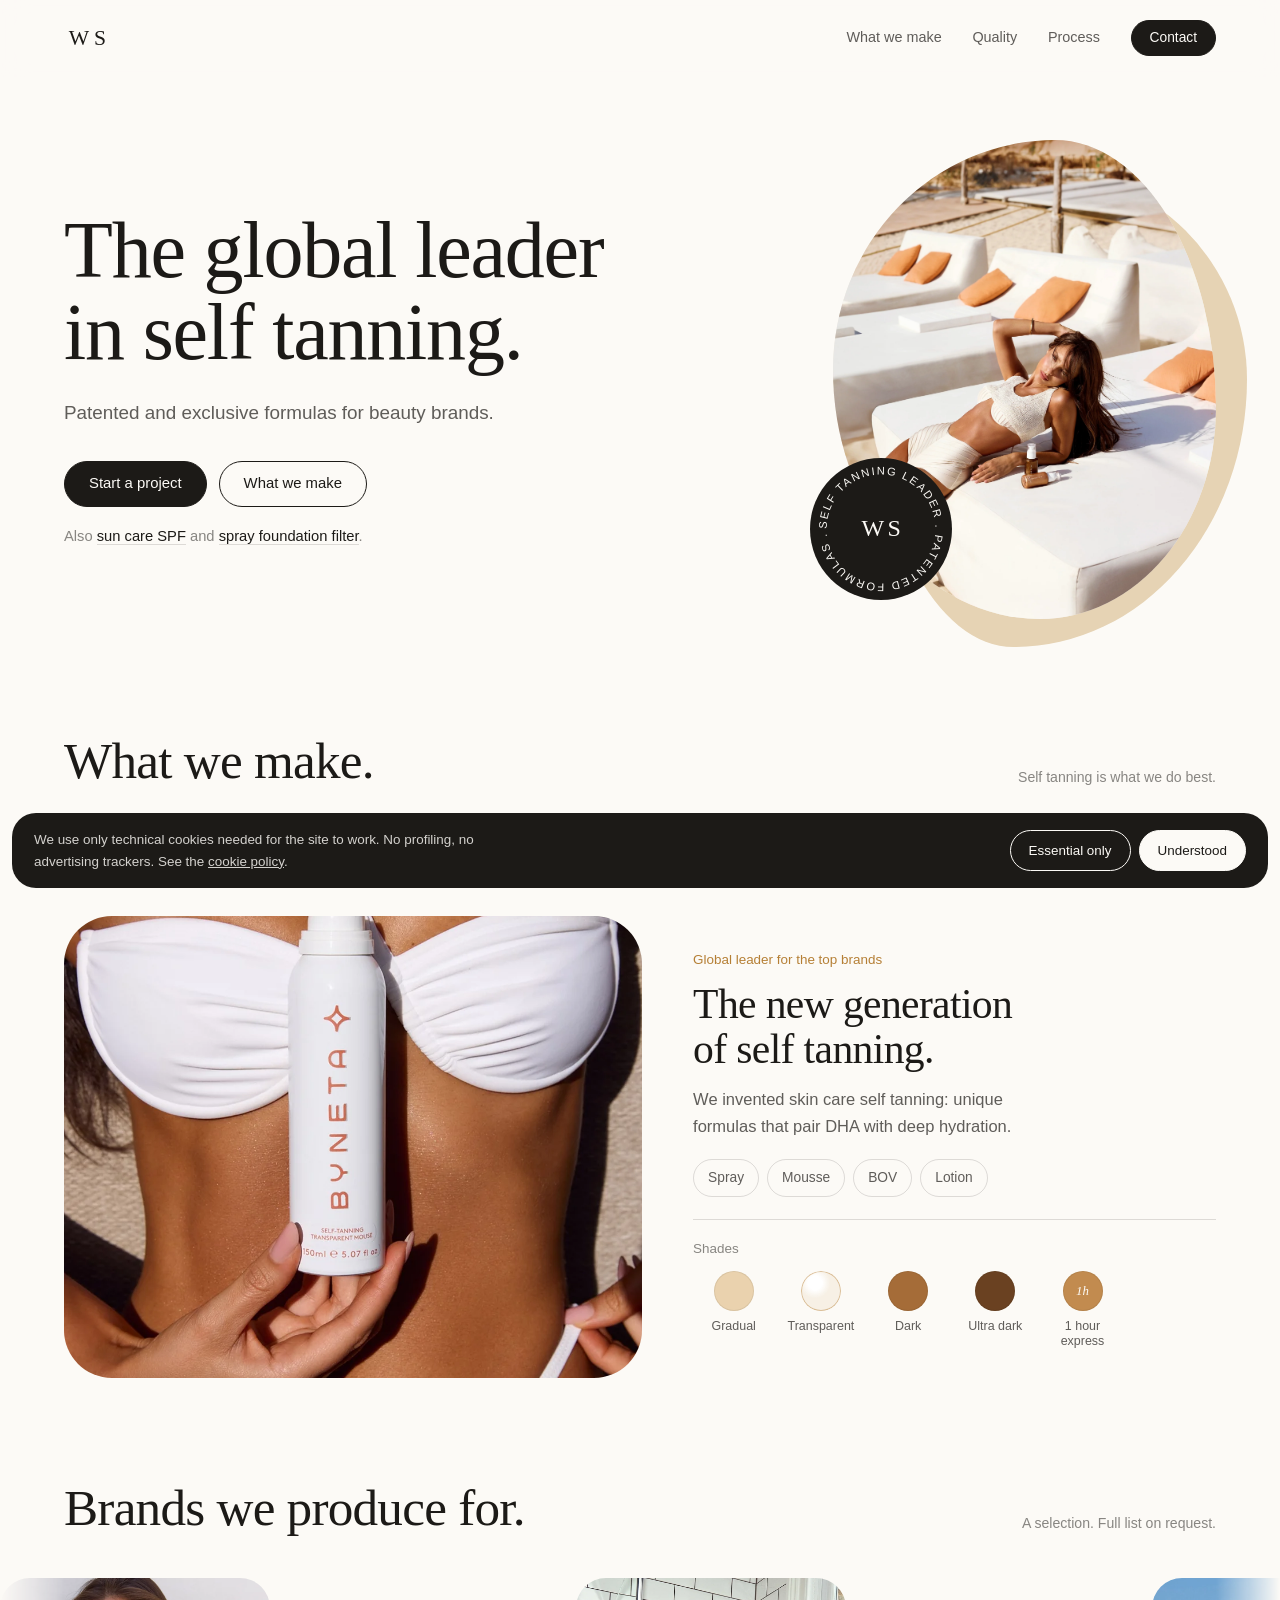
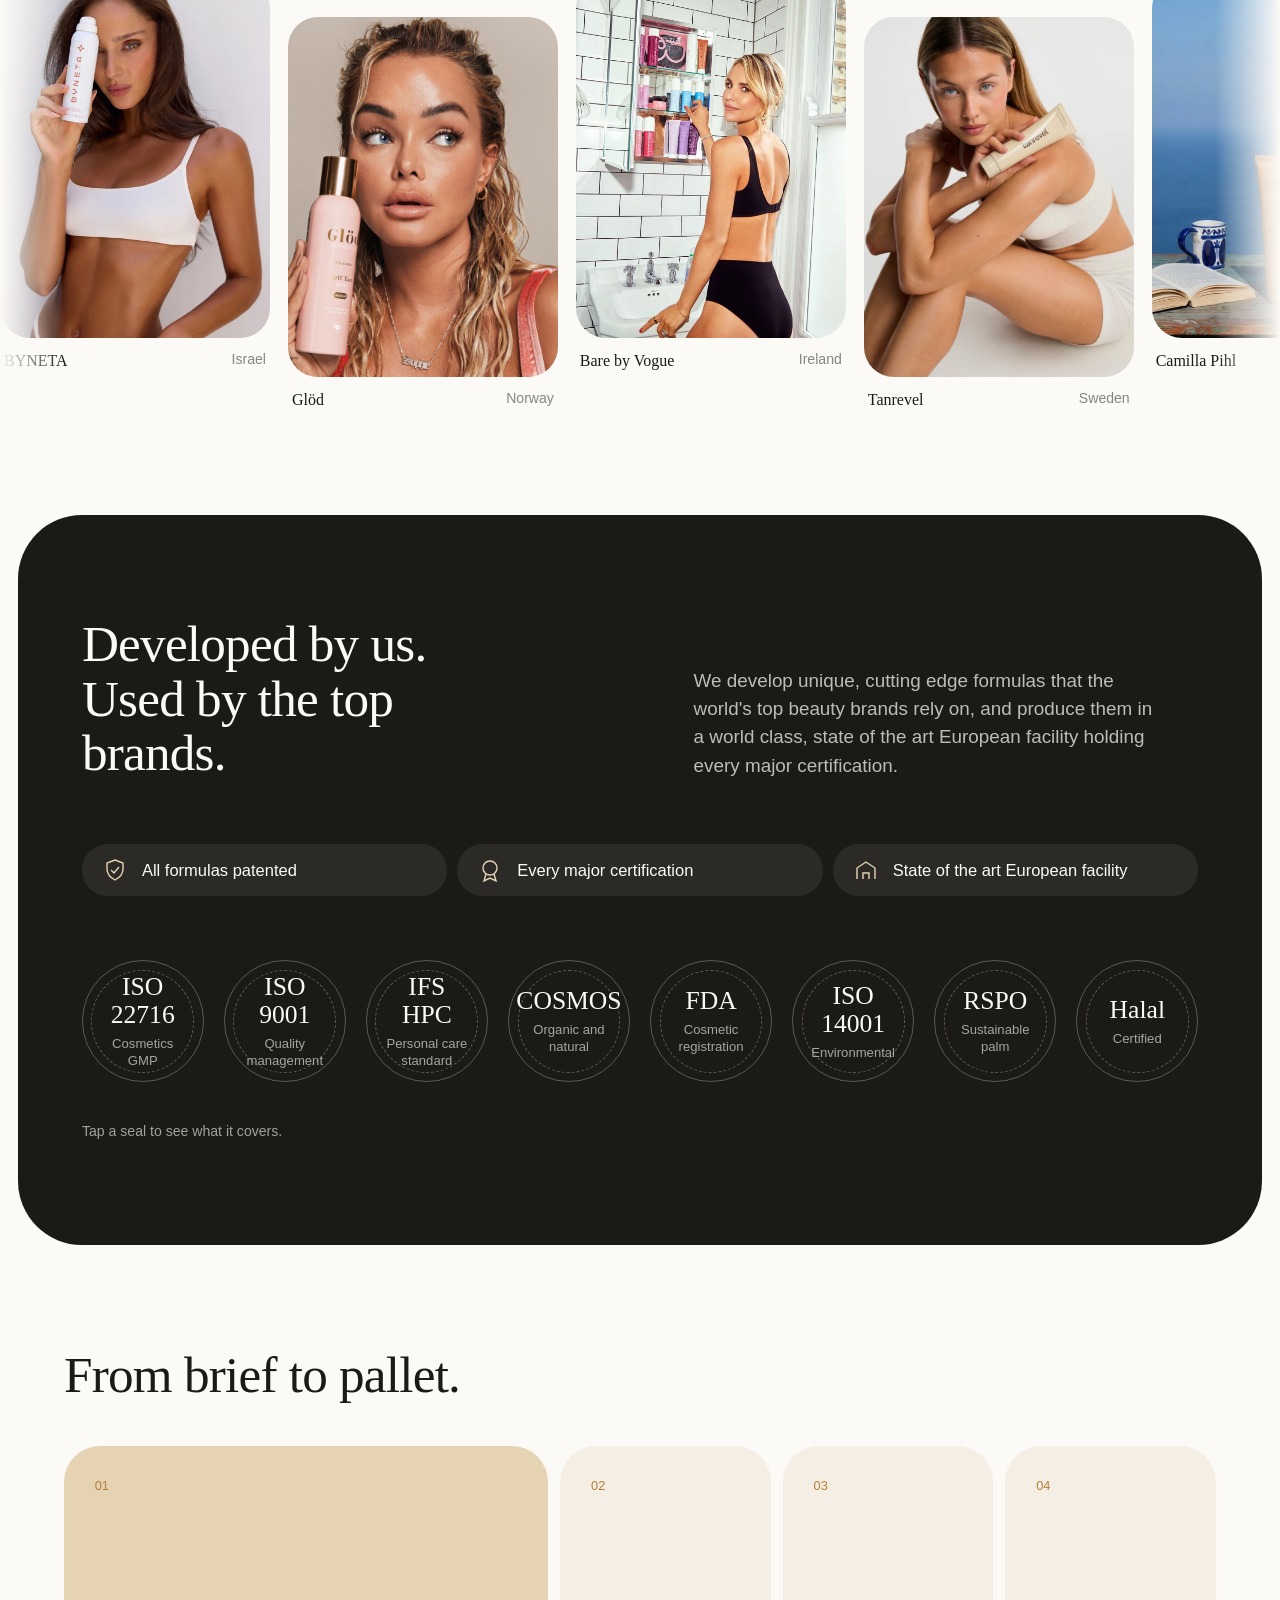
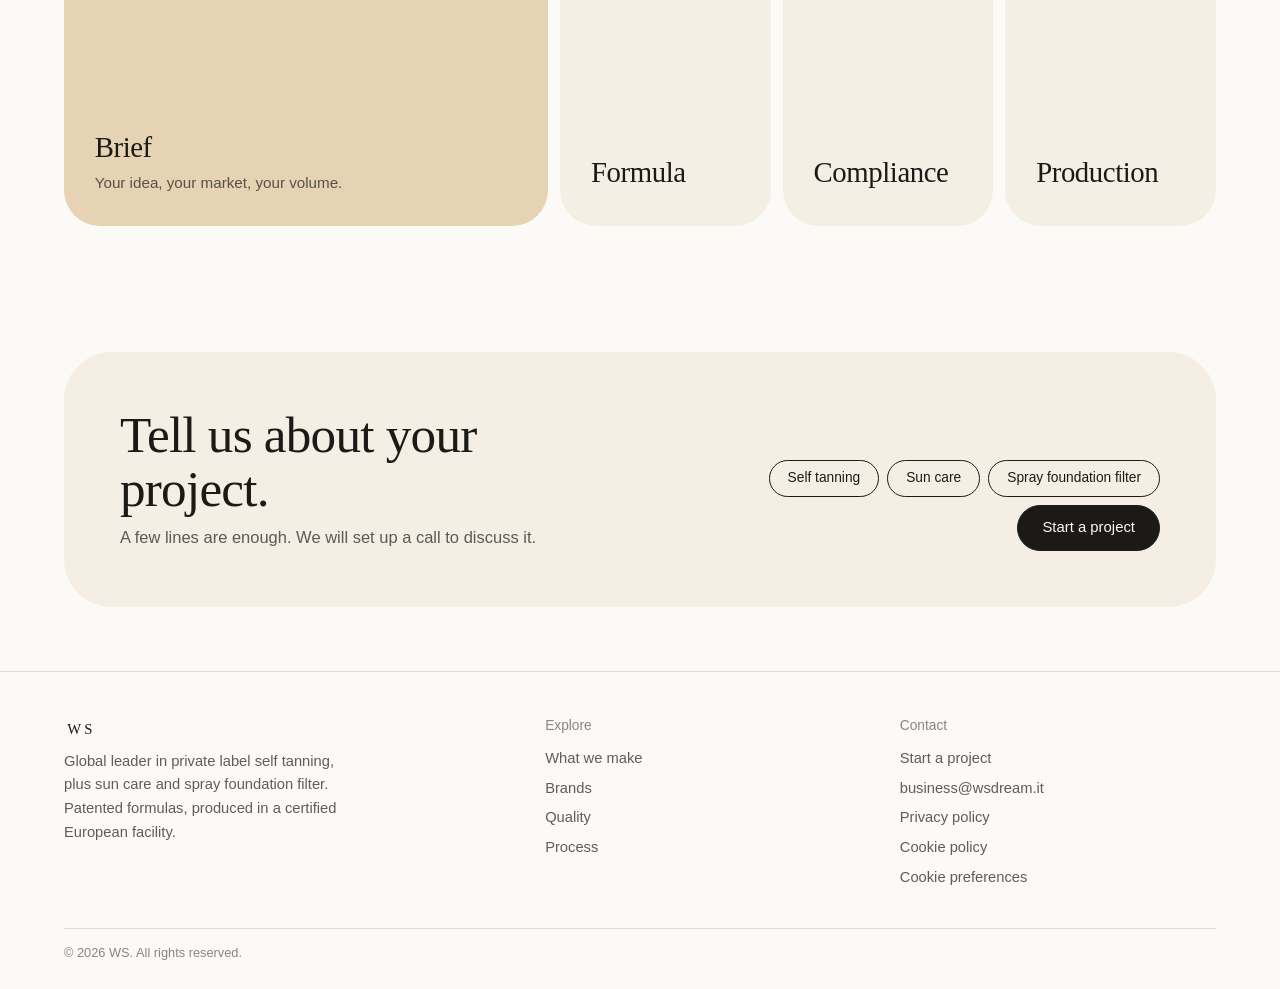
==== index.html @ f2e31e5e "Add files via upload" ====
<!DOCTYPE html>
<html lang="en">
<head>
<meta charset="utf-8">
<meta name="viewport" content="width=device-width, initial-scale=1">
<title>WS · Global leader in private label self tanning</title>
<meta name="description" content="WS is the global leader in private label self tanning. Patented and exclusive formulas for beauty brands, plus sun care and spray foundation filter.">
<meta property="og:title" content="WS · Global leader in private label self tanning">
<meta property="og:description" content="WS is the global leader in private label self tanning. Patented and exclusive formulas for beauty brands, plus sun care and spray foundation filter.">
<meta property="og:type" content="website">
<meta name="theme-color" content="#FCFAF6">
<style>/* ==========================================================
   WS · foglio di stile
   Avorio, ambra, forme fluide. Mobile first.
   ========================================================== */

:root{
  --paper:#FCFAF6;
  --paper-2:#F4EEE4;
  --amber:#B57F35;
  --amber-soft:#E6D3B4;
  --tan:#8C5E28;
  --ink:#1C1A17;
  --ink-70:rgba(28,26,23,.7);
  --ink-50:rgba(28,26,23,.52);
  --rule:rgba(28,26,23,.14);

  --serif:Georgia,"Iowan Old Style","Times New Roman",Times,serif;
  --sans:-apple-system,BlinkMacSystemFont,"Segoe UI",Roboto,Helvetica,Arial,sans-serif;

  --gut:clamp(20px,5vw,72px);
  --sec:clamp(56px,8vw,116px);
  --maxw:1400px;
  --ease:cubic-bezier(.22,.8,.25,1);
}

*{box-sizing:border-box;margin:0;padding:0}
html{-webkit-text-size-adjust:100%;scroll-behavior:smooth}
body{
  background:var(--paper);color:var(--ink);
  font-family:var(--sans);
  font-size:clamp(15px,.5vw + 13.5px,16.5px);
  line-height:1.6;-webkit-font-smoothing:antialiased;
  overflow-x:hidden;
  padding-top:var(--head-h,64px);
}
img{display:block;max-width:100%;height:auto}
a{color:inherit;text-decoration:none}
button{font:inherit;color:inherit;background:none;border:0;cursor:pointer}
::selection{background:var(--amber);color:var(--paper)}
:focus-visible{outline:2px solid var(--amber);outline-offset:3px}
.sr{position:absolute;width:1px;height:1px;overflow:hidden;clip:rect(0 0 0 0);white-space:nowrap}

.shell{width:100%;max-width:var(--maxw);margin:0 auto;padding-left:var(--gut);padding-right:var(--gut)}

/* ---------- tipografia ---------- */
h1,h2,h3{font-family:var(--serif);font-weight:400;letter-spacing:-.015em}
.d1{font-size:clamp(2.3rem,7.6vw,5rem);line-height:1.02}
.d2{font-size:clamp(1.9rem,4.2vw,3.2rem);line-height:1.06;max-width:18ch}
.d3{font-size:clamp(1.2rem,1vw + .9rem,1.55rem);line-height:1.2}
.lede{font-size:clamp(1.02rem,.5vw + .9rem,1.18rem);line-height:1.5;color:var(--ink-70);max-width:44ch}
.small{font-size:.88rem;color:var(--ink-50)}
.eyebrow{font-size:.68rem;letter-spacing:.24em;text-transform:uppercase;color:var(--amber);font-weight:500}

/* ---------- testata ---------- */
.head{position:fixed;top:0;left:0;right:0;z-index:60;background:rgba(252,250,246,.84);backdrop-filter:blur(14px);-webkit-backdrop-filter:blur(14px);border-bottom:1px solid transparent;transition:border-color .4s ease}
.head.stuck{border-bottom-color:var(--rule)}
.head .in{display:flex;align-items:center;justify-content:space-between;height:var(--head-h,64px);gap:24px}
.logo{font-family:var(--serif);font-size:1.35rem;letter-spacing:.22em;padding-left:.22em}
.nav{display:flex;align-items:center;gap:clamp(18px,2.4vw,34px)}
.nav .nl{display:none;font-size:.9rem;color:var(--ink-70);transition:color .25s}
.nav .nl:hover{color:var(--ink)}
@media(min-width:880px){:root{--head-h:76px}.nav .nl{display:inline}}

/* ---------- pulsanti ---------- */
.pill{display:inline-flex;align-items:center;justify-content:center;gap:10px;border-radius:999px;padding:13px 24px;font-size:.93rem;line-height:1.2;border:1px solid var(--ink);transition:background .3s,color .3s,border-color .3s}
.pill:hover{background:var(--ink);color:var(--paper)}
.pill-fill{background:var(--ink);color:var(--paper)}
.pill-fill:hover{background:var(--amber);border-color:var(--amber)}
.pill-sm{padding:9px 18px;font-size:.86rem}
.link-u{border-bottom:1px solid var(--rule);transition:border-color .25s}
.link-u:hover{border-color:var(--amber)}

/* ---------- sezioni ---------- */
.sec{padding:var(--sec) 0}
.sec-hd .d2{max-width:none}
.sec-hd{display:flex;flex-wrap:wrap;align-items:flex-end;justify-content:space-between;gap:16px 40px;margin-bottom:clamp(24px,3.4vw,48px)}

/* ---------- apertura ---------- */
.hero{position:relative;overflow:hidden;padding:clamp(28px,5vw,64px) 0 clamp(36px,6vw,84px)}
.hero .in{display:grid;grid-template-columns:1fr;gap:clamp(34px,5vw,72px);align-items:center}
.hero h1 .ln{display:block}
.rot{display:block;position:relative;height:1.14em;overflow:hidden;margin:-.02em 0 -.1em}
.rot span{position:absolute;left:0;top:0;white-space:nowrap;transform:translateY(110%);transition:transform .8s var(--ease)}
.rot span.on{transform:translateY(0)}
.rot span.out{transform:translateY(-110%)}
.hero .lede{margin-top:clamp(18px,2vw,26px)}
.hero .cta{margin-top:clamp(22px,3vw,34px);display:flex;flex-wrap:wrap;gap:12px;align-items:center}

.stage{position:relative;width:min(88%,520px);margin:0 auto}
.stage::before{content:"";position:absolute;inset:6% -8% -6% 10%;background:var(--amber-soft);border-radius:44% 56% 62% 38% / 42% 44% 56% 58%;animation:morph 18s ease-in-out infinite alternate-reverse}
.blob{position:relative;aspect-ratio:4/5;overflow:hidden;border-radius:58% 42% 46% 54% / 48% 56% 44% 52%;animation:morph 14s ease-in-out infinite alternate;background:var(--paper-2)}
.blob img{width:100%;height:100%;object-fit:cover;object-position:60% 30%}
@keyframes morph{
  0%{border-radius:58% 42% 46% 54% / 48% 56% 44% 52%}
  50%{border-radius:42% 58% 60% 40% / 56% 42% 58% 44%}
  100%{border-radius:50% 50% 38% 62% / 40% 60% 40% 60%}
}
.seal{position:absolute;left:0;bottom:4%;width:clamp(104px,14vw,142px);aspect-ratio:1;border-radius:50%;background:var(--ink);color:var(--paper);display:grid;place-items:center}
.seal svg{position:absolute;inset:0;width:100%;height:100%;animation:spin 32s linear infinite}
.seal text{font-family:var(--sans);font-size:9.4px;letter-spacing:.14em;fill:var(--paper)}
.seal b{font-family:var(--serif);font-weight:400;font-size:1.5rem;letter-spacing:.14em;padding-left:.14em}
@keyframes spin{to{transform:rotate(360deg)}}
@media(min-width:900px){
  .hero .in{grid-template-columns:minmax(0,1.2fr) minmax(0,.8fr)}
  .stage{margin:0 0 0 auto}
  .seal{left:-6%}
}

/* ---------- cosa facciamo ---------- */
.tabs{display:flex;gap:8px;overflow-x:auto;scrollbar-width:none;margin:0 calc(var(--gut) * -1) clamp(18px,2.6vw,32px);padding:2px var(--gut)}
.tabs::-webkit-scrollbar{display:none}
.tab{flex:0 0 auto;border:1px solid var(--rule);border-radius:999px;padding:11px 20px;font-size:.95rem;white-space:nowrap;transition:background .3s,color .3s,border-color .3s}
.tab:hover{border-color:var(--ink)}
.tab[aria-selected="true"]{background:var(--ink);border-color:var(--ink);color:var(--paper)}
@media(min-width:700px){.tabs{margin-left:0;margin-right:0;padding:2px 0}}

.panel{display:grid;grid-template-columns:1fr;gap:clamp(22px,4vw,64px);align-items:center}
.panel[hidden]{display:none}
.panel.fade{animation:panelIn .6s var(--ease)}
@keyframes panelIn{from{opacity:0;transform:translateY(10px)}to{opacity:1;transform:none}}
@media(min-width:900px){.panel{grid-template-columns:minmax(0,1.05fr) minmax(0,.95fr)}}
.vis{position:relative;aspect-ratio:5/4;border-radius:clamp(26px,4vw,48px);overflow:hidden;background:var(--paper-2)}
.vis img{width:100%;height:100%;object-fit:cover;object-position:50% 40%}
.panel h3{font-size:clamp(1.7rem,3.4vw,2.6rem);line-height:1.08;max-width:16ch}
.panel p{margin:14px 0 20px;color:var(--ink-70);max-width:40ch}
.chips{list-style:none;display:flex;flex-wrap:wrap;gap:8px}
.chips li{border:1px solid var(--rule);border-radius:999px;padding:7px 14px;font-size:.86rem;color:var(--ink-70)}
.lead-tag{display:inline-block;margin-bottom:12px;font-size:.84rem;color:var(--amber)}

/* sfumature */
.shades{margin-top:22px;padding-top:18px;border-top:1px solid var(--rule)}
.sh-l{display:block;font-size:.84rem;color:var(--ink-50);margin-bottom:12px}
.sw{list-style:none;display:grid;grid-template-columns:repeat(5,minmax(0,1fr));gap:12px 6px;max-width:430px}
.sw li{display:flex;flex-direction:column;align-items:center;gap:8px;text-align:center;font-size:clamp(.7rem,1.8vw,.78rem);line-height:1.2;color:var(--ink-70)}
.sw i{position:relative;display:grid;place-items:center;width:clamp(32px,9vw,40px);height:clamp(32px,9vw,40px);border-radius:50%;background:var(--c);box-shadow:inset 0 0 0 1px rgba(28,26,23,.08)}
.sw i.clear{background:radial-gradient(circle at 35% 30%,#fff 0 18%,rgba(255,255,255,0) 40%),rgba(230,211,180,.25);box-shadow:inset 0 0 0 1px rgba(181,127,53,.45)}
.sw i.exp b{font-family:var(--serif);font-weight:400;font-size:.8rem;color:var(--paper)}

/* tre in uno, brevetto */
.trio{display:flex;flex-wrap:wrap;align-items:center;gap:8px;margin:18px 0 8px}
.trio span{background:var(--amber-soft);border-radius:999px;padding:9px 16px;font-size:.95rem}
.trio i{font-style:normal;color:var(--amber);font-size:1.1rem}
.panel .trio-cap{margin:0;font-size:.9rem;color:var(--ink-50)}
.pat{position:absolute;right:clamp(12px,2vw,22px);top:clamp(12px,2vw,22px);width:clamp(84px,9vw,110px);aspect-ratio:1;border-radius:50%;background:var(--ink);display:grid;place-items:center}
.pat svg{position:absolute;inset:0;width:100%;height:100%}
.pat text{font-family:var(--sans);font-size:9.6px;letter-spacing:.12em;fill:var(--paper)}
.pat .star{position:relative;inset:auto;width:30%;height:30%;fill:var(--amber-soft)}
.also{margin-top:18px;font-size:.92rem;color:var(--ink-50)}
.also a{color:var(--ink);border-bottom:1px solid var(--rule);transition:border-color .25s}
.also a:hover{border-color:var(--amber)}

/* ---------- marchi ---------- */
.marq{overflow:hidden;-webkit-mask-image:linear-gradient(90deg,transparent,#000 5%,#000 95%,transparent);mask-image:linear-gradient(90deg,transparent,#000 5%,#000 95%,transparent)}
.track{display:flex;width:max-content;gap:clamp(12px,1.4vw,22px);animation:slide 64s linear infinite}
@keyframes slide{from{transform:translate3d(0,0,0)}to{transform:translate3d(-50%,0,0)}}
.cc{flex:0 0 auto;width:clamp(180px,42vw,270px)}
.cc:nth-child(even){margin-top:clamp(18px,3vw,44px)}
.cc .ph{aspect-ratio:3/4;overflow:hidden;background:var(--paper-2);border-radius:clamp(20px,2.4vw,30px)}
.cc .ph img{width:100%;height:100%;object-fit:cover;transition:transform 1.1s var(--ease)}
.cc:hover .ph img{transform:scale(1.05)}
.cc .cap{display:flex;justify-content:space-between;gap:10px;margin-top:10px;padding:0 4px;font-size:.88rem}
.cc .cap b{font-family:var(--serif);font-weight:400;font-size:1rem}
.cc .cap span{color:var(--ink-50)}

/* ---------- qualita ---------- */
.q{background:var(--ink);color:var(--paper);border-radius:clamp(28px,5vw,64px);margin:0 clamp(8px,1.4vw,20px)}
.q .top{display:grid;grid-template-columns:1fr;gap:clamp(22px,4vw,64px);align-items:end;margin-bottom:clamp(30px,5vw,64px)}
@media(min-width:900px){.q .top{grid-template-columns:minmax(0,1fr) minmax(0,.9fr)}}
.q .d2{max-width:14ch}
.q .lede{color:rgba(252,250,246,.72)}
.facts{list-style:none;display:grid;grid-template-columns:1fr;gap:10px;margin-bottom:clamp(34px,5vw,64px)}
@media(min-width:700px){.facts{grid-template-columns:repeat(3,minmax(0,1fr))}}
.facts li{display:flex;align-items:center;gap:14px;padding:13px 20px;border-radius:999px;background:rgba(252,250,246,.07)}
.facts svg{flex:0 0 auto;width:26px;height:26px;stroke:var(--amber-soft);fill:none;stroke-width:1.4}

.seals{display:grid;grid-auto-flow:column;grid-auto-columns:44%;gap:12px;overflow-x:auto;scroll-snap-type:x mandatory;scrollbar-width:none;margin:0 calc(var(--gut) * -1);padding:0 var(--gut);scroll-padding:0 var(--gut)}
.seals::-webkit-scrollbar{display:none}
.seals .seal-c{scroll-snap-align:start}
@media(min-width:620px){.seals{grid-auto-flow:row;grid-auto-columns:auto;overflow:visible;margin:0;padding:0;gap:clamp(10px,1.6vw,22px)}}
@media(min-width:620px){.seals{grid-template-columns:repeat(4,minmax(0,1fr))}}
@media(min-width:1100px){.seals{grid-template-columns:repeat(8,minmax(0,1fr))}}
.seal-c{perspective:900px;aspect-ratio:1;width:100%}
.seal-c .inner{display:block;position:relative;width:100%;height:100%;transition:transform .8s var(--ease);transform-style:preserve-3d}
.seal-c.flip .inner{transform:rotateY(180deg)}
@media(hover:hover){.seal-c:hover .inner{transform:rotateY(180deg)}}
.face{display:flex;position:absolute;inset:0;border-radius:50%;display:flex;flex-direction:column;align-items:center;justify-content:center;text-align:center;padding:14%;backface-visibility:hidden;-webkit-backface-visibility:hidden}
.face.fr{border:1px solid rgba(252,250,246,.28)}
.face.fr::before{content:"";position:absolute;inset:7%;border-radius:50%;border:1px dashed rgba(230,211,180,.35)}
.face.fr b{font-family:var(--serif);font-weight:400;font-size:clamp(1.05rem,2.4vw,1.6rem);line-height:1.1}
.face.fr span{margin-top:6px;font-size:clamp(.7rem,1.2vw,.82rem);color:rgba(252,250,246,.62);line-height:1.3}
.face.bk{background:var(--amber);color:var(--paper);transform:rotateY(180deg);font-size:clamp(.72rem,1.3vw,.9rem);line-height:1.35}
.q .foot-l{margin-top:clamp(24px,3vw,40px);display:flex;flex-wrap:wrap;gap:12px 24px;align-items:center;font-size:.88rem;color:rgba(252,250,246,.6)}
.q .pill{border-color:rgba(252,250,246,.4)}
.q .pill:hover{background:var(--paper);color:var(--ink)}

/* ---------- processo ---------- */
.steps{list-style:none;display:grid;grid-template-columns:1fr;gap:10px}
.step{position:relative;border-radius:clamp(22px,3vw,36px);background:var(--paper-2);padding:22px 24px;text-align:left;width:100%;transition:background .5s,flex-grow .7s var(--ease)}
.step .n{font-size:.8rem;color:var(--amber)}
.step h3{font-size:clamp(1.25rem,1.4vw + .8rem,1.8rem);margin:6px 0 6px}
.step p{color:var(--ink-70);max-width:30ch;font-size:.95rem}
@media(min-width:880px){
  .steps{display:flex;gap:12px;height:clamp(300px,30vw,380px)}
  .steps li{display:flex;flex:1 1 0;min-width:0;transition:flex-grow .7s var(--ease)}
  .steps li.on{flex-grow:2.3}
  .step{display:flex;flex-direction:column;justify-content:space-between;padding:clamp(24px,2.4vw,34px)}
  .steps li.on .step{background:var(--amber-soft)}
  .step p{opacity:0;max-height:0;overflow:hidden;transition:opacity .4s,max-height .6s var(--ease)}
  .steps li.on .step p{opacity:1;max-height:6em;transition-delay:.15s}
  .step h3{margin-bottom:0}
}

/* ---------- chiusura, compatta ---------- */
.close{padding:clamp(8px,2vw,24px) 0 clamp(36px,5vw,64px)}
.close .card{background:var(--paper-2);border-radius:clamp(26px,4vw,48px);padding:clamp(26px,4.4vw,56px);display:grid;grid-template-columns:1fr;gap:18px;align-items:end}
.close .d2{max-width:16ch}
.c-hero .d1{max-width:16ch}
.close p{color:var(--ink-70);margin-top:8px}
.close .acts{display:flex;flex-wrap:wrap;gap:8px;align-items:center}
@media(min-width:900px){.close .card{grid-template-columns:minmax(0,1fr) auto;gap:40px}.close .acts{justify-content:flex-end;max-width:460px}}

/* ---------- contatti ---------- */
.c-hero{padding:clamp(28px,5vw,64px) 0 clamp(20px,3vw,36px)}
.c-hero .lede{margin-top:14px}
.c-wrap{padding-bottom:clamp(40px,6vw,80px)}
.c-grid{display:grid;grid-template-columns:1fr;gap:clamp(18px,3vw,40px);align-items:start}
@media(min-width:900px){.c-grid{grid-template-columns:minmax(0,1.5fr) minmax(0,.5fr)}}
.c-form{background:var(--paper-2);border-radius:clamp(26px,4vw,44px);padding:clamp(22px,4vw,48px)}
.c-form fieldset{border:0;margin-bottom:22px}
.c-form legend,.f label{display:block;font-size:.88rem;color:var(--ink-50);margin-bottom:10px}
.pick{display:flex;flex-wrap:wrap;gap:8px}
.pick label{position:relative;display:inline-flex;border:1px solid var(--rule);border-radius:999px;padding:9px 16px;font-size:.93rem;cursor:pointer;background:var(--paper);transition:background .25s,color .25s,border-color .25s;margin:0;color:var(--ink)}
.pick input{position:absolute;opacity:0;inset:0;cursor:pointer}
.pick label:hover{border-color:var(--ink)}
.pick label.on{background:var(--ink);border-color:var(--ink);color:var(--paper)}
.pick label:has(input:focus-visible){outline:2px solid var(--amber);outline-offset:2px}
.f{margin-bottom:18px}
.f input,.f textarea{width:100%;background:var(--paper);border:1px solid transparent;border-radius:18px;padding:14px 16px;font-family:var(--sans);font-size:1rem;color:var(--ink);transition:border-color .25s}
.f textarea{min-height:150px;resize:vertical;border-radius:22px}
.f input:focus,.f textarea:focus{outline:none;border-color:var(--amber)}
.pair{display:grid;grid-template-columns:1fr;gap:0}
@media(min-width:600px){.pair{grid-template-columns:1fr 1fr;gap:14px}}
.agree{display:flex;gap:12px;align-items:flex-start;font-size:.85rem;color:var(--ink-70);margin:6px 0 22px}
.agree input{margin-top:4px;accent-color:var(--amber)}
.hp{position:absolute;left:-9999px;opacity:0}
.c-side{padding:clamp(4px,1vw,12px) 4px}
.c-side h2{font-size:1.2rem;margin-bottom:6px}
.c-side p{color:var(--ink-70);font-size:.95rem;margin-bottom:22px}

/* ---------- pagine di testo ---------- */
.doc{max-width:70ch;padding:clamp(34px,5vw,70px) 0 var(--sec)}
.doc h2{margin:clamp(26px,3vw,42px) 0 12px;font-size:clamp(1.15rem,1vw + .9rem,1.45rem)}
.doc p,.doc li{color:var(--ink-70);margin-bottom:12px}
.doc ul{margin:0 0 12px 20px}
.doc table{width:100%;border-collapse:collapse;margin:16px 0;font-size:.9rem}
.doc th,.doc td{text-align:left;padding:11px 10px;border-bottom:1px solid var(--rule);vertical-align:top}
.doc th{font-size:.62rem;letter-spacing:.16em;text-transform:uppercase;color:var(--ink-50);font-weight:500}

/* ---------- piede ---------- */
.foot{border-top:1px solid var(--rule);padding:clamp(28px,3.4vw,48px) 0 clamp(18px,2vw,26px)}
.foot .g{display:grid;grid-template-columns:1fr 1fr;gap:22px clamp(22px,3vw,48px)}
.foot .g > div:first-child{grid-column:1 / -1}
@media(min-width:820px){.foot .g{grid-template-columns:1.4fr 1fr 1fr}.foot .g > div:first-child{grid-column:auto}}
.foot h4{font-size:.86rem;color:var(--ink-50);margin-bottom:10px;font-weight:400;font-family:var(--sans)}
.foot a,.foot p{display:block;font-size:.92rem;color:var(--ink-70);margin-bottom:6px;max-width:34ch}
.foot a:hover{color:var(--amber)}
.foot .logo{display:inline-block;color:var(--ink);margin-bottom:8px}
.foot .bot{margin-top:clamp(20px,2.6vw,34px);padding-top:14px;border-top:1px solid var(--rule);font-size:.8rem;color:var(--ink-50)}

/* ---------- banner cookie ---------- */
.ck{position:fixed;left:12px;right:12px;bottom:12px;z-index:90;background:var(--ink);color:var(--paper);border-radius:24px;transform:translateY(130%);transition:transform .45s var(--ease)}
.ck.on{transform:translateY(0)}
.ck .in{display:flex;flex-wrap:wrap;gap:14px;align-items:center;justify-content:space-between;padding:16px 22px}
.ck p{font-size:.84rem;opacity:.82;max-width:66ch}
.ck a{text-decoration:underline}
.ck .bs{display:flex;gap:8px;flex-wrap:wrap}
.ck button{font-size:.84rem;padding:9px 18px;border-radius:999px;border:1px solid var(--paper);color:var(--paper)}
.ck button.pri{background:var(--paper);color:var(--ink)}
.ck button:hover{opacity:.78}

@media(prefers-reduced-motion:reduce){
  html{scroll-behavior:auto}
  .blob,.stage::before,.seal svg,.track{animation:none}
  .marq{overflow-x:auto}
  .rot span,.seal-c .inner,.step,.steps li,.step p,.panel.fade{transition:none;animation:none}
}
</style>
</head>
<body>

<header class="head">
  <div class="shell in">
    <a class="logo" href="index.html" aria-label="WS home">WS</a>
    <nav class="nav" aria-label="Main">
      <a class="nl" href="#make">What we make</a>
      <a class="nl" href="#quality">Quality</a>
      <a class="nl" href="#how">Process</a>
      <a class="pill pill-sm pill-fill" href="contact.html">Contact</a>
    </nav>
  </div>
</header>

<main>
<section class="hero">
  <div class="shell in">
    <div>
      <h1 class="d1"><span class="ln">The global leader</span> <span class="ln">in self tanning.</span></h1>
      <p class="lede">Patented and exclusive formulas for beauty brands.</p>
      <div class="cta">
        <a class="pill pill-fill" href="contact.html">Start a project</a>
        <a class="pill" href="#make">What we make</a>
      </div>
      <p class="also">Also <a href="#make" data-tab="t2">sun care SPF</a> and <a href="#make" data-tab="t3">spray foundation filter</a>.</p>
    </div>
    <div class="stage">
      <div class="blob"><img src="images/byneta-editorial.webp" alt="Self tanning line created and produced by WS" width="1920" height="2952"></div>
      <div class="seal" aria-hidden="true">
        <svg viewBox="0 0 120 120"><defs><path id="circ" d="M60,60 m-46,0 a46,46 0 1,1 92,0 a46,46 0 1,1 -92,0"/></defs>
          <text><textPath href="#circ" textLength="286" lengthAdjust="spacing">SELF TANNING LEADER . PATENTED FORMULAS . </textPath></text></svg>
        <b>WS</b>
      </div>
    </div>
  </div>
</section>

<section class="sec" id="make" style="padding-top:clamp(20px,3vw,40px)">
  <div class="shell">
    <div class="sec-hd">
      <h2 class="d2">What we make.</h2>
      <p class="small">Self tanning is what we do best.</p>
    </div>

    <div class="tabs" role="tablist" aria-label="Product categories">
      <button class="tab" role="tab" id="t1" aria-controls="p1" aria-selected="true">Self tanning</button>
      <button class="tab" role="tab" id="t2" aria-controls="p2" aria-selected="false" tabindex="-1">Sun care SPF</button>
      <button class="tab" role="tab" id="t3" aria-controls="p3" aria-selected="false" tabindex="-1">Spray foundation filter</button>
    </div>

    <div class="panel" role="tabpanel" id="p1" aria-labelledby="t1">
      <div class="vis"><img src="images/byneta-mousse-body.webp" alt="Self tanning mousse produced by WS" loading="lazy"></div>
      <div>
        <span class="lead-tag">Global leader for the top brands</span>
        <h3>The new generation of self tanning.</h3>
        <p>We invented skin care self tanning: unique formulas that pair DHA with deep hydration.</p>
        <ul class="chips"><li>Spray</li><li>Mousse</li><li>BOV</li><li>Lotion</li></ul>
        <div class="shades">
          <span class="sh-l">Shades</span>
          <ul class="sw">
            <li><i style="--c:#EAD2AE"></i>Gradual</li>
            <li><i class="clear"></i>Transparent</li>
            <li><i style="--c:#A56C38"></i>Dark</li>
            <li><i style="--c:#6A4121"></i>Ultra dark</li>
            <li><i class="exp" style="--c:#C28B4F"><b>1h</b></i>1 hour express</li>
          </ul>
        </div>
      </div>
    </div>

    <div class="panel" role="tabpanel" id="p2" aria-labelledby="t2" hidden>
      <div class="vis"><img src="images/hero-spray.webp" alt="Sun kissed skin under a clear sky" loading="lazy" style="object-position:50% 30%"></div>
      <div>
        <h3>Protection people want to reapply.</h3>
        <p>Natural, non sticky, effective formulas. Transparent and hydrating.</p>
        <ul class="chips"><li>Spray</li><li>Mousse</li><li>BOV</li></ul>
      </div>
    </div>

    <div class="panel" role="tabpanel" id="p3" aria-labelledby="t3" hidden>
      <div class="vis">
        <img src="images/tanrevel-spray-model.webp" alt="Spray foundation filter applied as a fine mist" loading="lazy" style="object-position:50% 25%">
        <div class="pat" role="img" aria-label="Patented formula">
          <svg viewBox="0 0 120 120" aria-hidden="true"><defs><path id="circ2" d="M60,60 m-44,0 a44,44 0 1,1 88,0 a44,44 0 1,1 -88,0"/></defs>
            <text><textPath href="#circ2" textLength="274" lengthAdjust="spacing">PATENTED FORMULA . PATENTED FORMULA . </textPath></text></svg>
          <svg class="star" viewBox="0 0 24 24" aria-hidden="true"><path d="M12 2l2.4 5.6L20 8.2l-4.2 4 1.2 6L12 15.2 7 18.2l1.2-6L4 8.2l5.6-.6z"/></svg>
        </div>
      </div>
      <div>
        <span class="lead-tag">Patented</span>
        <h3>Your makeup artist in a bottle.</h3>
        <div class="trio" aria-label="Primer, foundation and fixer in one spray">
          <span>Primer</span><i aria-hidden="true">+</i><span>Foundation</span><i aria-hidden="true">+</i><span>Fixer</span>
        </div>
        <p class="trio-cap">Three steps in one spray.</p>
        <div class="shades">
          <span class="sh-l">Shades</span>
          <ul class="sw">
            <li><i style="--c:#F2DEC7"></i>Extra light</li>
            <li><i style="--c:#E3C29C"></i>Light</li>
            <li><i style="--c:#C99B6F"></i>Medium</li>
            <li><i style="--c:#9A6944"></i>Dark</li>
            <li><i style="--c:#62402B"></i>Extra dark</li>
          </ul>
        </div>
      </div>
    </div>
  </div>
</section>

<section class="sec" id="work" style="padding-top:0">
  <div class="shell">
    <div class="sec-hd">
      <h2 class="d2">Brands we produce for.</h2>
      <p class="small">A selection. Full list on request.</p>
    </div>
  </div>
  <div class="marq">
    <div class="track">
      <article class="cc"><div class="ph"><img src="images/byneta-model.webp" alt="BYNETA" loading="lazy"></div><div class="cap"><b>BYNETA</b><span>Israel</span></div></article>
      <article class="cc"><div class="ph"><img src="images/glod-spray-medium.webp" alt="Glöd" loading="lazy"></div><div class="cap"><b>Glöd</b><span>Norway</span></div></article>
      <article class="cc"><div class="ph"><img src="images/bare-vogue.webp" alt="Bare by Vogue" loading="lazy"></div><div class="cap"><b>Bare by Vogue</b><span>Ireland</span></div></article>
      <article class="cc"><div class="ph"><img src="images/tanrevel-lotion-model.webp" alt="Tanrevel" loading="lazy"></div><div class="cap"><b>Tanrevel</b><span>Sweden</span></div></article>
      <article class="cc"><div class="ph"><img src="images/camilla-lotion-sea.webp" alt="Camilla Pihl" loading="lazy"></div><div class="cap"><b>Camilla Pihl</b><span>Norway</span></div></article>
      <article class="cc"><div class="ph"><img src="images/glod-mousse-emerald.webp" alt="Glöd" loading="lazy"></div><div class="cap"><b>Glöd</b><span>Norway</span></div></article>
      <article class="cc"><div class="ph"><img src="images/byneta-mousse-clear.webp" alt="BYNETA" loading="lazy"></div><div class="cap"><b>BYNETA</b><span>Israel</span></div></article>
      <article class="cc"><div class="ph"><img src="images/tanrevel-duo.webp" alt="Tanrevel" loading="lazy"></div><div class="cap"><b>Tanrevel</b><span>Sweden</span></div></article>
      <article class="cc"><div class="ph"><img src="images/bare-models.webp" alt="Bare by Vogue" loading="lazy"></div><div class="cap"><b>Bare by Vogue</b><span>Ireland</span></div></article>
      <article class="cc"><div class="ph"><img src="images/glod-spray-satin.webp" alt="Glöd" loading="lazy"></div><div class="cap"><b>Glöd</b><span>Norway</span></div></article>
      <article class="cc"><div class="ph"><img src="images/camilla-lotion-beach.webp" alt="Camilla Pihl" loading="lazy"></div><div class="cap"><b>Camilla Pihl</b><span>Norway</span></div></article>
      <article class="cc"><div class="ph"><img src="images/tanrevel-nightmask.webp" alt="Tanrevel" loading="lazy"></div><div class="cap"><b>Tanrevel</b><span>Sweden</span></div></article>
      <article class="cc" aria-hidden="true"><div class="ph"><img src="images/byneta-model.webp" alt="" loading="lazy"></div><div class="cap"><b>BYNETA</b><span>Israel</span></div></article>
      <article class="cc" aria-hidden="true"><div class="ph"><img src="images/glod-spray-medium.webp" alt="" loading="lazy"></div><div class="cap"><b>Glöd</b><span>Norway</span></div></article>
      <article class="cc" aria-hidden="true"><div class="ph"><img src="images/bare-vogue.webp" alt="" loading="lazy"></div><div class="cap"><b>Bare by Vogue</b><span>Ireland</span></div></article>
      <article class="cc" aria-hidden="true"><div class="ph"><img src="images/tanrevel-lotion-model.webp" alt="" loading="lazy"></div><div class="cap"><b>Tanrevel</b><span>Sweden</span></div></article>
      <article class="cc" aria-hidden="true"><div class="ph"><img src="images/camilla-lotion-sea.webp" alt="" loading="lazy"></div><div class="cap"><b>Camilla Pihl</b><span>Norway</span></div></article>
      <article class="cc" aria-hidden="true"><div class="ph"><img src="images/glod-mousse-emerald.webp" alt="" loading="lazy"></div><div class="cap"><b>Glöd</b><span>Norway</span></div></article>
      <article class="cc" aria-hidden="true"><div class="ph"><img src="images/byneta-mousse-clear.webp" alt="" loading="lazy"></div><div class="cap"><b>BYNETA</b><span>Israel</span></div></article>
      <article class="cc" aria-hidden="true"><div class="ph"><img src="images/tanrevel-duo.webp" alt="" loading="lazy"></div><div class="cap"><b>Tanrevel</b><span>Sweden</span></div></article>
      <article class="cc" aria-hidden="true"><div class="ph"><img src="images/bare-models.webp" alt="" loading="lazy"></div><div class="cap"><b>Bare by Vogue</b><span>Ireland</span></div></article>
      <article class="cc" aria-hidden="true"><div class="ph"><img src="images/glod-spray-satin.webp" alt="" loading="lazy"></div><div class="cap"><b>Glöd</b><span>Norway</span></div></article>
      <article class="cc" aria-hidden="true"><div class="ph"><img src="images/camilla-lotion-beach.webp" alt="" loading="lazy"></div><div class="cap"><b>Camilla Pihl</b><span>Norway</span></div></article>
      <article class="cc" aria-hidden="true"><div class="ph"><img src="images/tanrevel-nightmask.webp" alt="" loading="lazy"></div><div class="cap"><b>Tanrevel</b><span>Sweden</span></div></article>
    </div>
  </div>
</section>

<section class="sec q" id="quality">
  <div class="shell">
    <div class="top">
      <h2 class="d2">Developed by us. Used by the top brands.</h2>
      <p class="lede">We develop unique, cutting edge formulas that the world's top beauty brands rely on, and produce them in a world class, state of the art European facility holding every major certification.</p>
    </div>

    <ul class="facts">
      <li><svg viewBox="0 0 26 26" aria-hidden="true"><path d="M13 3l8 3v6c0 5-3.4 8.6-8 11-4.6-2.4-8-6-8-11V6z"/><path d="M9 13l3 3 5-6"/></svg><span>All formulas patented</span></li>
      <li><svg viewBox="0 0 26 26" aria-hidden="true"><circle cx="13" cy="11" r="7"/><path d="M9 17l-2 7 6-3 6 3-2-7"/></svg><span>Every major certification</span></li>
      <li><svg viewBox="0 0 26 26" aria-hidden="true"><path d="M4 22V11l9-6 9 6v11"/><path d="M10 22v-6h6v6"/></svg><span>State of the art European facility</span></li>
    </ul>

    <div class="seals">
      <button type="button" class="seal-c" aria-pressed="false" aria-label="ISO 22716, Cosmetics GMP. Good manufacturing practice for cosmetics">
        <span class="inner"><span class="face fr"><b>ISO 22716</b><span>Cosmetics GMP</span></span><span class="face bk">Good manufacturing practice for cosmetics</span></span>
      </button>
      <button type="button" class="seal-c" aria-pressed="false" aria-label="ISO 9001, Quality management. Controlled, repeatable quality at every stage">
        <span class="inner"><span class="face fr"><b>ISO 9001</b><span>Quality management</span></span><span class="face bk">Controlled, repeatable quality at every stage</span></span>
      </button>
      <button type="button" class="seal-c" aria-pressed="false" aria-label="IFS HPC, Personal care standard. Retailer grade audit for personal care products">
        <span class="inner"><span class="face fr"><b>IFS HPC</b><span>Personal care standard</span></span><span class="face bk">Retailer grade audit for personal care products</span></span>
      </button>
      <button type="button" class="seal-c" aria-pressed="false" aria-label="COSMOS, Organic and natural. Certified organic and natural cosmetics">
        <span class="inner"><span class="face fr"><b>COSMOS</b><span>Organic and natural</span></span><span class="face bk">Certified organic and natural cosmetics</span></span>
      </button>
      <button type="button" class="seal-c" aria-pressed="false" aria-label="FDA, Cosmetic registration. Registered facilities for the US market">
        <span class="inner"><span class="face fr"><b>FDA</b><span>Cosmetic registration</span></span><span class="face bk">Registered facilities for the US market</span></span>
      </button>
      <button type="button" class="seal-c" aria-pressed="false" aria-label="ISO 14001, Environmental. Environmental management system">
        <span class="inner"><span class="face fr"><b>ISO 14001</b><span>Environmental</span></span><span class="face bk">Environmental management system</span></span>
      </button>
      <button type="button" class="seal-c" aria-pressed="false" aria-label="RSPO, Sustainable palm. Mass balance certified palm derivatives">
        <span class="inner"><span class="face fr"><b>RSPO</b><span>Sustainable palm</span></span><span class="face bk">Mass balance certified palm derivatives</span></span>
      </button>
      <button type="button" class="seal-c" aria-pressed="false" aria-label="Halal, Certified. Halal certified production">
        <span class="inner"><span class="face fr"><b>Halal</b><span>Certified</span></span><span class="face bk">Halal certified production</span></span>
      </button>
    </div>

    <div class="foot-l">
      <span>Tap a seal to see what it covers.</span>
    </div>
  </div>
</section>

<section class="sec" id="how">
  <div class="shell">
    <div class="sec-hd">
      <h2 class="d2">From brief to pallet.</h2>
    </div>
    <ol class="steps">
      <li class="on"><div class="step" tabindex="0"><span class="n">01</span><div><h3>Brief</h3><p>Your idea, your market, your volume.</p></div></div></li>
      <li><div class="step" tabindex="0"><span class="n">02</span><div><h3>Formula</h3><p>Development on our patented bases, with samples to test.</p></div></div></li>
      <li><div class="step" tabindex="0"><span class="n">03</span><div><h3>Compliance</h3><p>Testing, safety assessment and CPNP notification.</p></div></div></li>
      <li><div class="step" tabindex="0"><span class="n">04</span><div><h3>Production</h3><p>Filling, packaging and delivery from certified facilities.</p></div></div></li>
    </ol>
  </div>
</section>

<section class="close">
  <div class="shell">
    <div class="card">
      <div>
        <h2 class="d2">Tell us about your project.</h2>
        <p>A few lines are enough. We will set up a call to discuss it.</p>
      </div>
      <div class="acts">
        <a class="pill pill-sm" href="contact.html?topic=self-tanning">Self tanning</a>
        <a class="pill pill-sm" href="contact.html?topic=sun-care">Sun care</a>
        <a class="pill pill-sm" href="contact.html?topic=spray-foundation">Spray foundation filter</a>
        <a class="pill pill-fill" href="contact.html">Start a project</a>
      </div>
    </div>
  </div>
</section>

</main>

<footer class="foot">
  <div class="shell">
    <div class="g">
      <div>
        <a class="logo" href="index.html">WS</a>
        <p>Global leader in private label self tanning, plus sun care and spray foundation filter. Patented formulas, produced in a certified European facility.</p>
      </div>
      <div>
        <h4>Explore</h4>
        <a href="#make">What we make</a>
        <a href="#work">Brands</a>
        <a href="#quality">Quality</a>
        <a href="#how">Process</a>
      </div>
      <div>
        <h4>Contact</h4>
        <a href="contact.html">Start a project</a>
        <a data-mail href="#">business@wsdream.it</a>
        <a href="privacy.html">Privacy policy</a>
        <a href="cookies.html">Cookie policy</a>
        <a href="#" data-ck-open>Cookie preferences</a>
      </div>
    </div>
    <div class="bot">&copy; <span id="yr">2026</span> WS. All rights reserved.</div>
  </div>
</footer>

<div class="ck" role="dialog" aria-label="Cookie notice">
  <div class="shell in">
    <p>We use only technical cookies needed for the site to work. No profiling, no advertising trackers. See the <a href="cookies.html">cookie policy</a>.</p>
    <div class="bs">
      <button type="button" data-ck="essential">Essential only</button>
      <button type="button" class="pri" data-ck="all">Understood</button>
    </div>
  </div>
</div>

<script>/* ==========================================================
   WS · script
   ========================================================== */
(function () {
  "use strict";

  var MB = ["business", "wsdream", "it"];
  function mail() { return MB[0] + "@" + MB[1] + "." + MB[2]; }
  var still = window.matchMedia && window.matchMedia("(prefers-reduced-motion: reduce)").matches;

  function fillMail() {
    var n = document.querySelectorAll("[data-mail]");
    for (var i = 0; i < n.length; i++) {
      if (!n[i].hasAttribute("data-mail-keep")) n[i].textContent = mail();
      if (n[i].tagName === "A") n[i].setAttribute("href", "mailto:" + mail());
    }
  }

  function head() {
    var h = document.querySelector(".head");
    if (!h) return;
    var t = false;
    function run() { h.classList.toggle("stuck", (window.pageYOffset || 0) > 8); t = false; }
    window.addEventListener("scroll", function () { if (!t) { t = true; requestAnimationFrame(run); } }, { passive: true });
    run();
  }

  /* parola che ruota nel titolo */
  function rotator() {
    var r = document.querySelector(".rot");
    if (!r || still) return;
    var w = r.querySelectorAll("span"), i = 0;
    if (w.length < 2) return;
    setInterval(function () {
      if (document.hidden) return;
      var cur = w[i]; i = (i + 1) % w.length; var nxt = w[i];
      cur.classList.remove("on"); cur.classList.add("out");
      nxt.classList.remove("out");
      void nxt.offsetWidth;
      nxt.classList.add("on");
      setTimeout(function () { cur.style.transition = "none"; cur.classList.remove("out"); void cur.offsetWidth; cur.style.transition = ""; }, 850);
    }, 2600);
  }

  /* schede prodotto */
  function tabs() {
    var list = document.querySelector("[role=tablist]");
    if (!list) return;
    var t = list.querySelectorAll("[role=tab]");
    function show(k, focus) {
      for (var i = 0; i < t.length; i++) {
        var on = i === k, p = document.getElementById(t[i].getAttribute("aria-controls"));
        t[i].setAttribute("aria-selected", on ? "true" : "false");
        t[i].tabIndex = on ? 0 : -1;
        if (on) { p.hidden = false; p.classList.remove("fade"); void p.offsetWidth; p.classList.add("fade"); }
        else p.hidden = true;
      }
      if (focus) t[k].focus();
    }
    var jump = document.querySelectorAll("[data-tab]");
    for (var q = 0; q < jump.length; q++) {
      jump[q].addEventListener("click", function () {
        for (var i = 0; i < t.length; i++) if (t[i].id === this.getAttribute("data-tab")) show(i);
      });
    }
    for (var i = 0; i < t.length; i++) {
      (function (k) {
        t[k].addEventListener("click", function () { show(k); });
        t[k].addEventListener("keydown", function (e) {
          if (e.key === "ArrowRight") { e.preventDefault(); show((k + 1) % t.length, true); }
          if (e.key === "ArrowLeft") { e.preventDefault(); show((k - 1 + t.length) % t.length, true); }
        });
      })(i);
    }
  }

  /* sigilli certificazioni, tocco per girare */
  function seals() {
    var s = document.querySelectorAll(".seal-c");
    for (var i = 0; i < s.length; i++) {
      s[i].addEventListener("click", function () {
        var on = this.classList.toggle("flip");
        this.setAttribute("aria-pressed", on ? "true" : "false");
      });
    }
  }

  /* passaggi del processo */
  function steps() {
    var li = document.querySelectorAll(".steps li");
    function act(k) { for (var i = 0; i < li.length; i++) li[i].classList.toggle("on", i === k); }
    for (var i = 0; i < li.length; i++) {
      (function (k) {
        var b = li[k].querySelector(".step");
        li[k].addEventListener("mouseenter", function () { act(k); });
        b.addEventListener("focus", function () { act(k); });
        b.addEventListener("click", function () { act(k); });
      })(i);
    }
  }

  var KEY = "ws_cookie_choice";
  function store(v) {
    try { localStorage.setItem(KEY, v); }
    catch (e) { document.cookie = KEY + "=" + v + ";path=/;max-age=15552000;SameSite=Lax"; }
  }
  function read() {
    try { var v = localStorage.getItem(KEY); if (v) return v; } catch (e) {}
    var m = document.cookie.match(/(?:^|;\s*)ws_cookie_choice=([^;]+)/);
    return m ? m[1] : null;
  }
  function cookies() {
    var b = document.querySelector(".ck");
    if (!b) return;
    if (!read()) setTimeout(function () { b.classList.add("on"); }, 900);
    b.addEventListener("click", function (ev) {
      var t = ev.target.closest("[data-ck]");
      if (!t) return;
      store(t.getAttribute("data-ck"));
      b.classList.remove("on");
    });
    var o = document.querySelectorAll("[data-ck-open]");
    for (var i = 0; i < o.length; i++) {
      o[i].addEventListener("click", function (ev) { ev.preventDefault(); b.classList.add("on"); });
    }
  }

  function form() {
    var f = document.getElementById("ws-form");
    if (!f) return;
    var picks = f.querySelectorAll(".pick input");
    function sync() { for (var i = 0; i < picks.length; i++) picks[i].parentNode.classList.toggle("on", picks[i].checked); }
    var q = (location.search.match(/[?&]topic=([^&]+)/) || [])[1];
    for (var i = 0; i < picks.length; i++) {
      if (q && picks[i].getAttribute("data-topic") === decodeURIComponent(q)) picks[i].checked = true;
      picks[i].addEventListener("change", sync);
    }
    sync();
    f.addEventListener("submit", function (ev) {
      var hp = f.querySelector('input[name="_honey"]');
      if (hp && hp.value !== "") { ev.preventDefault(); return; }
      var chosen = [];
      for (var i = 0; i < picks.length; i++) if (picks[i].checked) chosen.push(picks[i].value);
      var h = f.querySelector('input[name="Interest"]');
      if (h) h.value = chosen.length ? chosen.join(", ") : "Not specified";
      f.setAttribute("action", "https://formsubmit.co/" + mail());
      var b = f.querySelector('button[type="submit"]');
      if (b) { b.textContent = "Sending"; b.disabled = true; }
    });
  }

  function year() {
    var y = document.getElementById("yr");
    if (y) y.textContent = new Date().getFullYear();
  }

  function init() { fillMail(); head(); rotator(); tabs(); seals(); steps(); cookies(); form(); year(); }
  if (document.readyState === "loading") document.addEventListener("DOMContentLoaded", init);
  else init();
})();
</script>
</body>
</html>
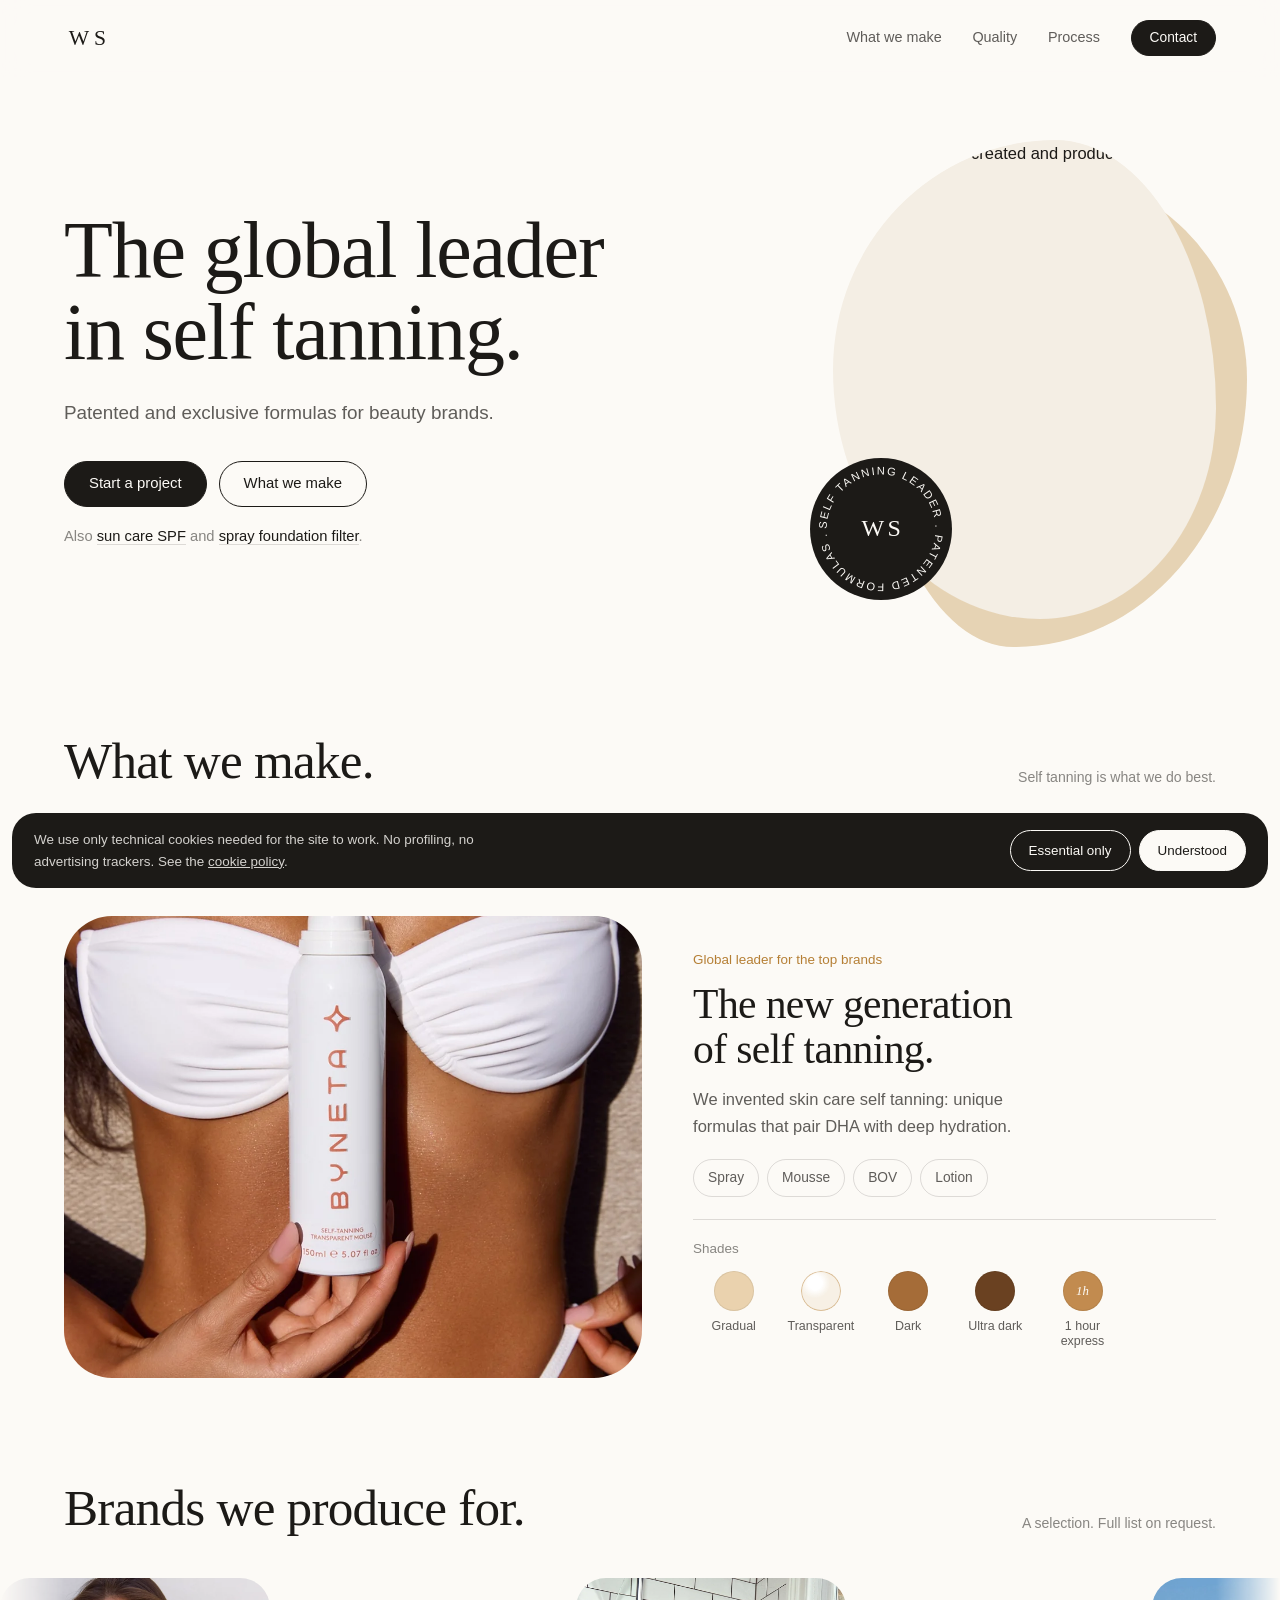
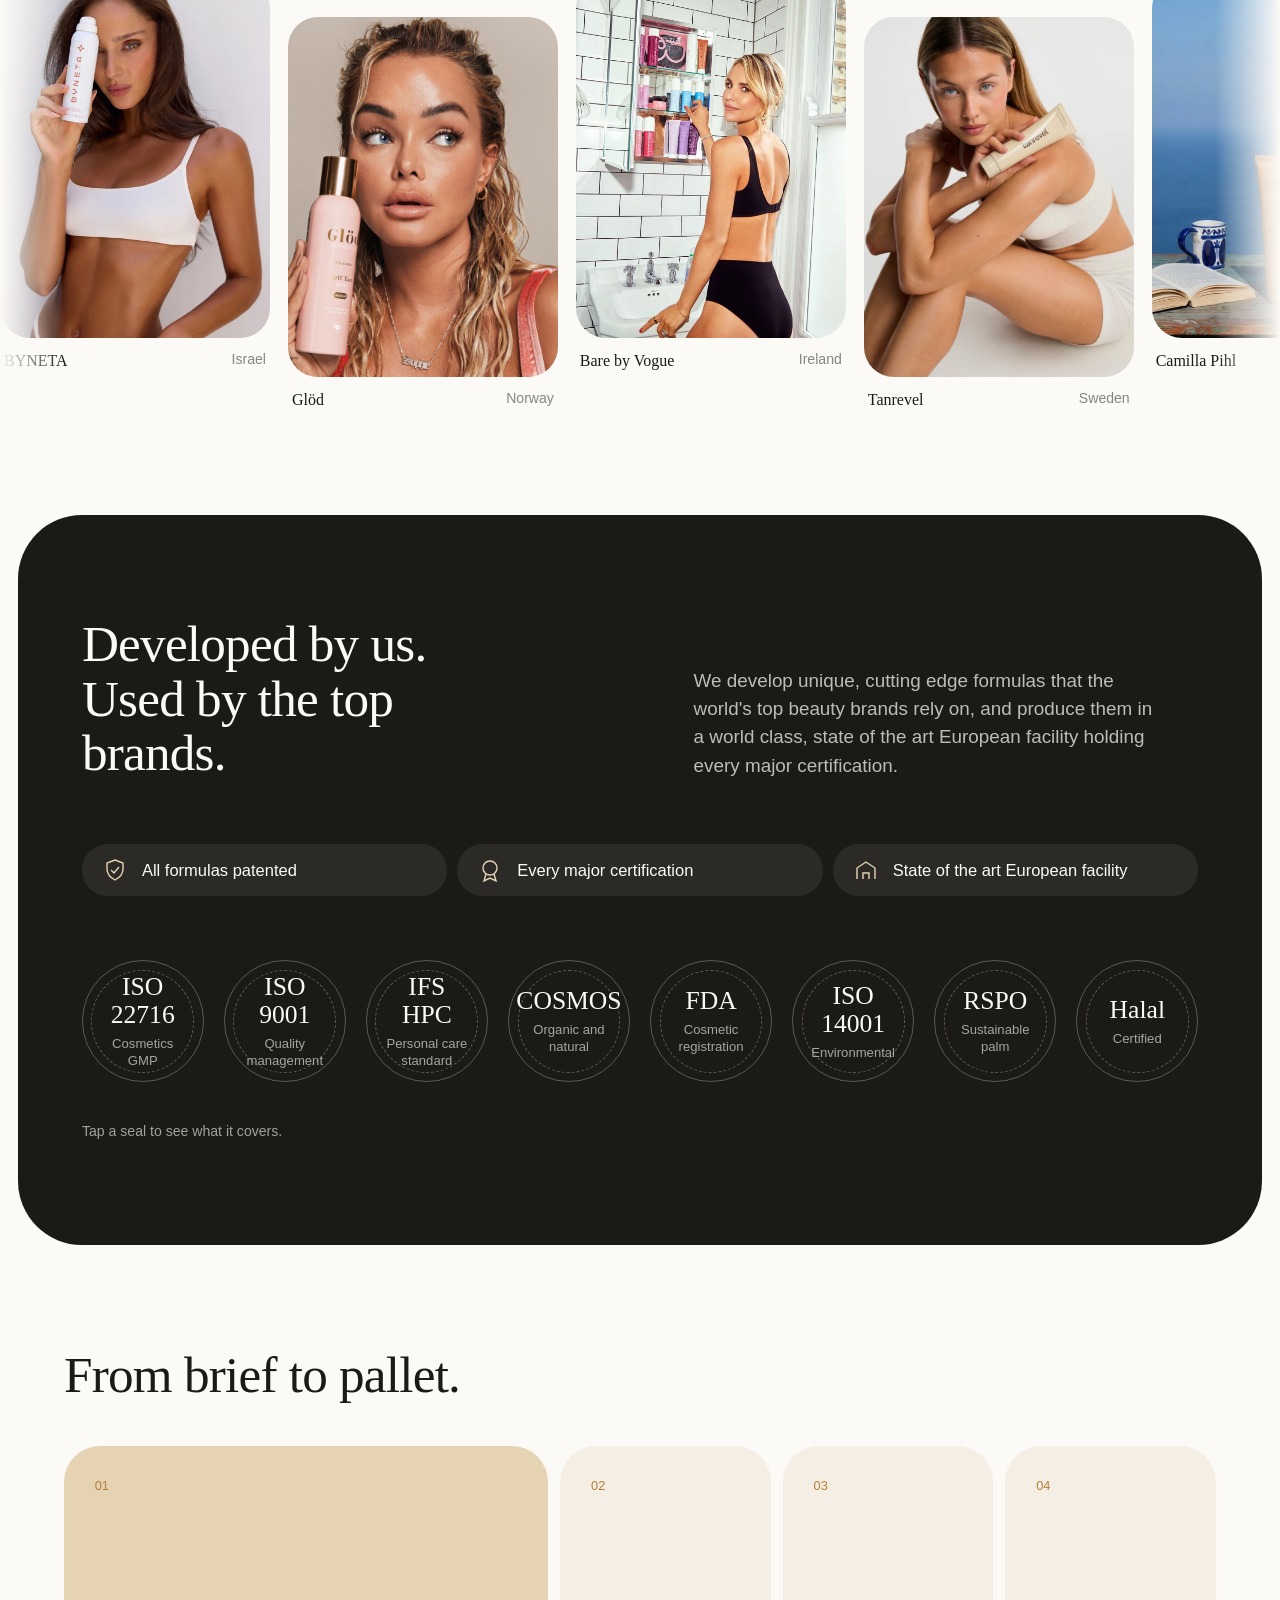
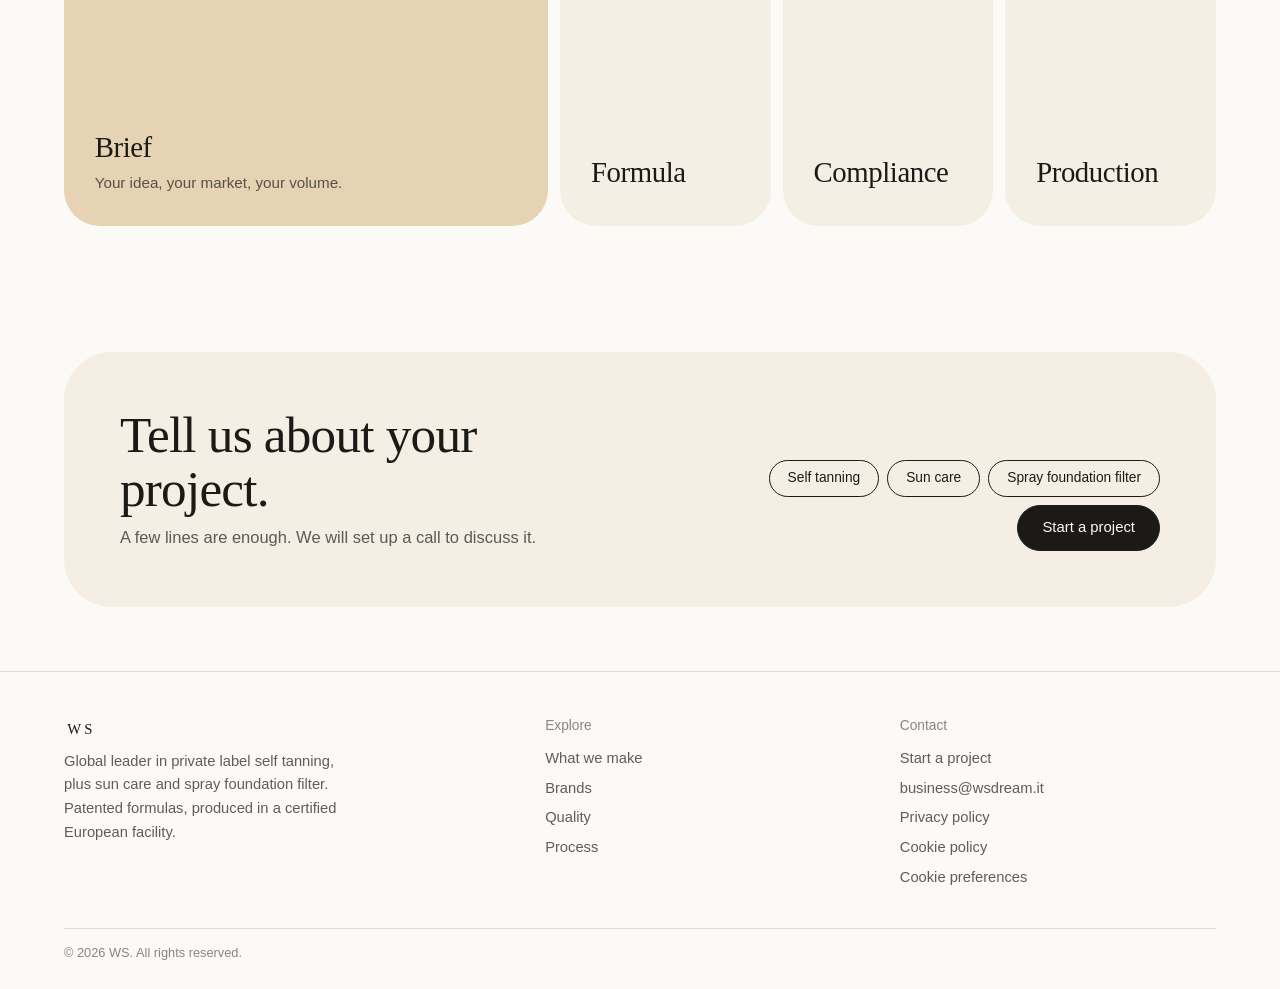
==== commit 361cc54f: "Update index.html" ====
--- a/index.html
+++ b/index.html
@@ -324,7 +324,7 @@
       <p class="also">Also <a href="#make" data-tab="t2">sun care SPF</a> and <a href="#make" data-tab="t3">spray foundation filter</a>.</p>
     </div>
     <div class="stage">
-      <div class="blob"><img src="images/byneta-editorial.webp" alt="Self tanning line created and produced by WS" width="1920" height="2952"></div>
+      <div class="blob"><img src="byneta-model.webp" alt="Self tanning line created and produced by WS" width="1920" height="2952"></div>
       <div class="seal" aria-hidden="true">
         <svg viewBox="0 0 120 120"><defs><path id="circ" d="M60,60 m-46,0 a46,46 0 1,1 92,0 a46,46 0 1,1 -92,0"/></defs>
           <text><textPath href="#circ" textLength="286" lengthAdjust="spacing">SELF TANNING LEADER . PATENTED FORMULAS . </textPath></text></svg>
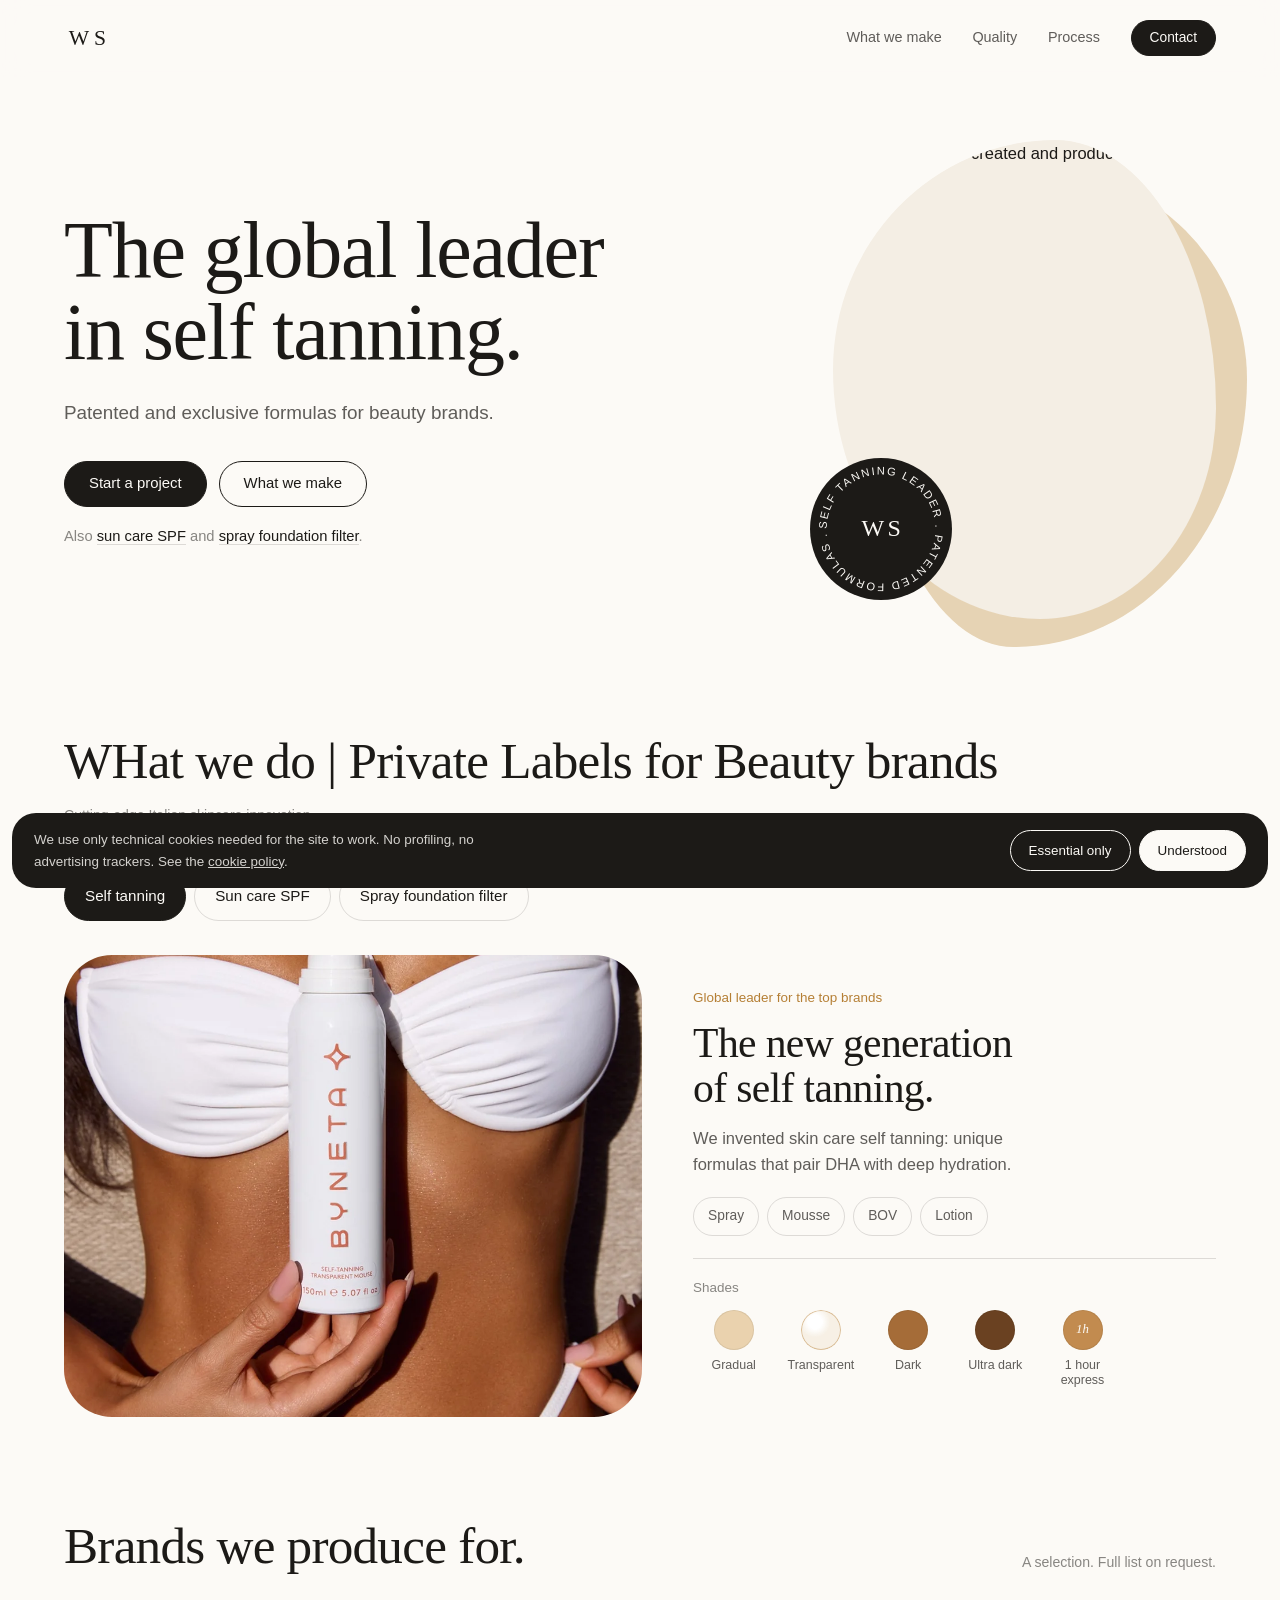
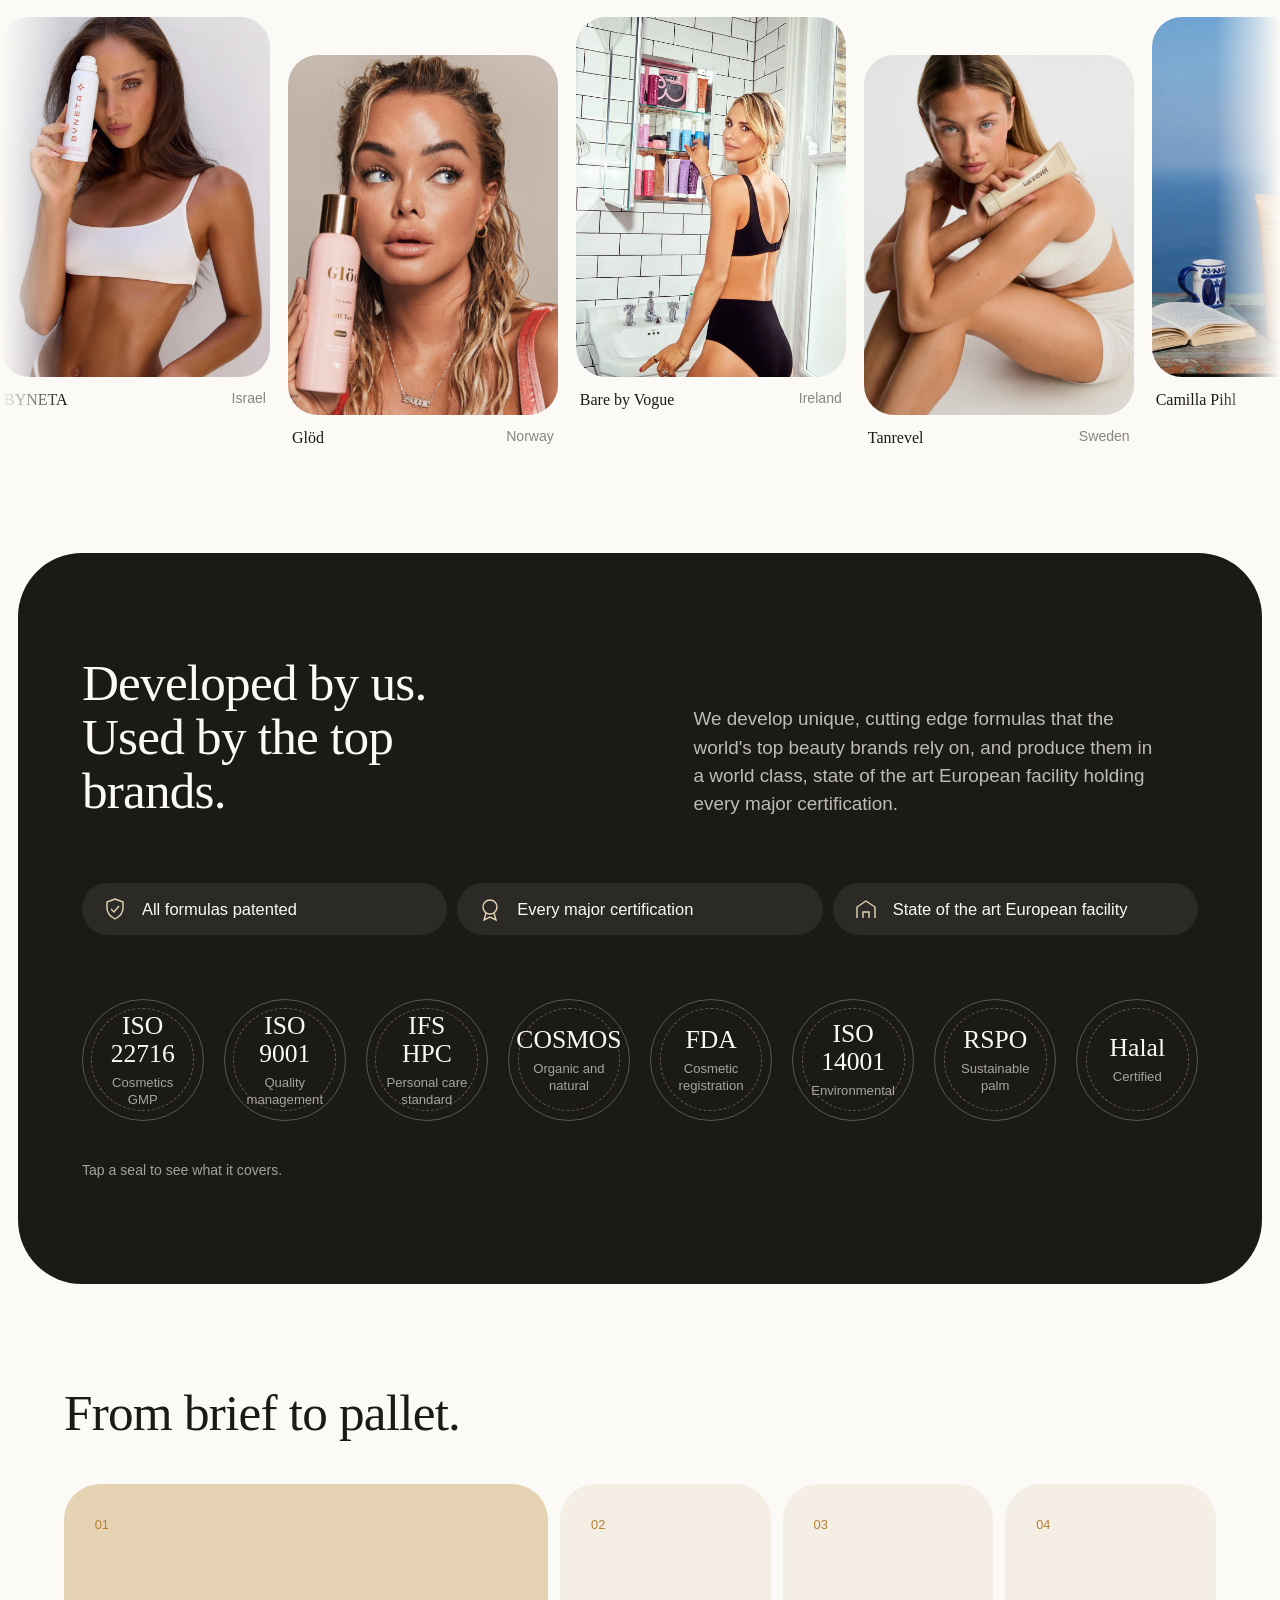
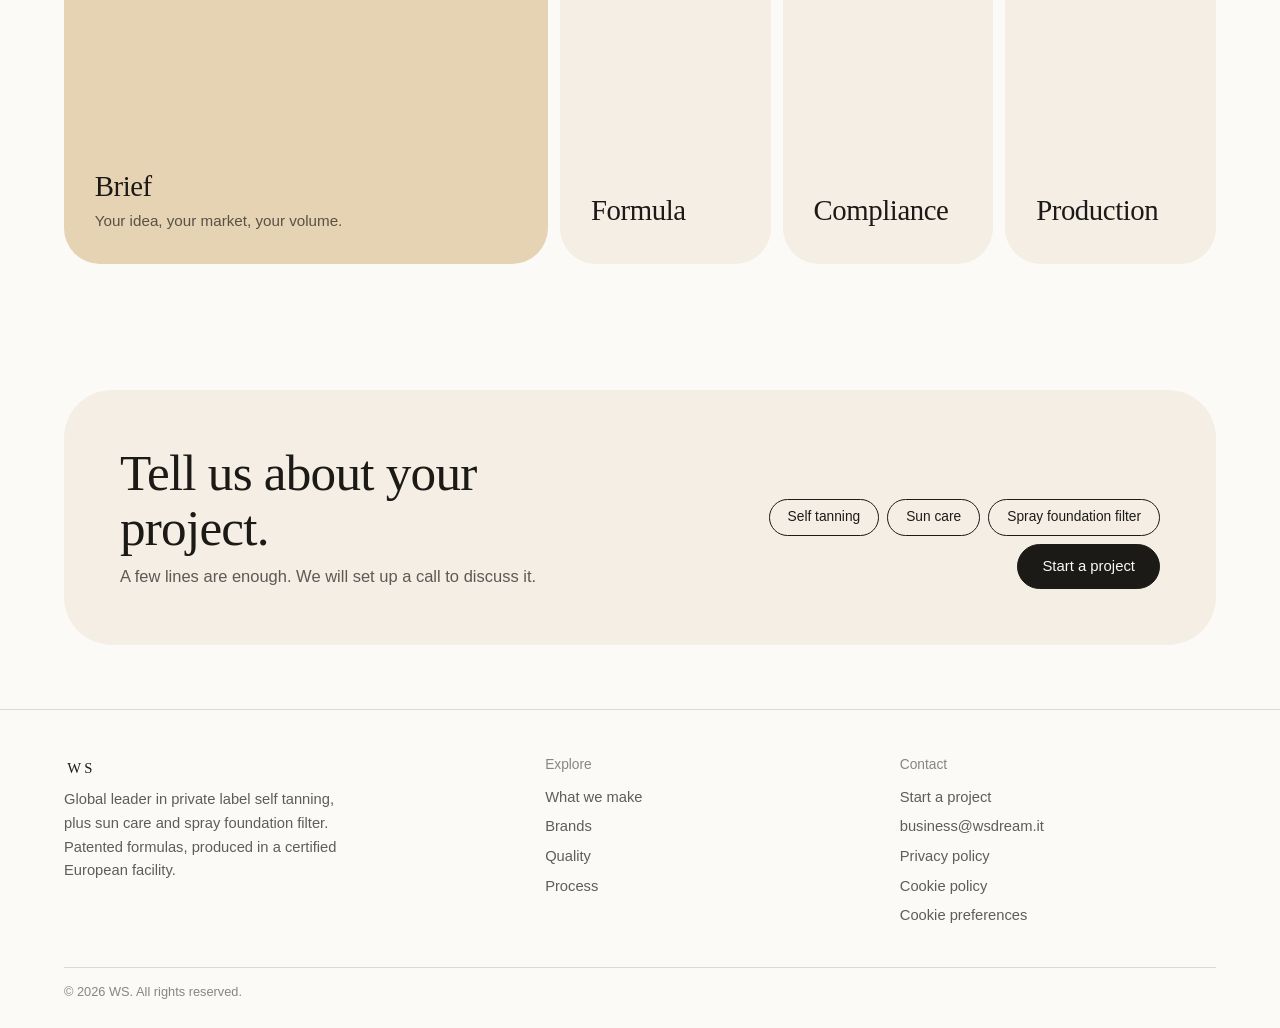
==== commit 17554036: "Update index.html" ====
--- a/index.html
+++ b/index.html
@@ -324,7 +324,7 @@
       <p class="also">Also <a href="#make" data-tab="t2">sun care SPF</a> and <a href="#make" data-tab="t3">spray foundation filter</a>.</p>
     </div>
     <div class="stage">
-      <div class="blob"><img src="byneta-model.webp" alt="Self tanning line created and produced by WS" width="1920" height="2952"></div>
+      <div class="blob"><img src="byneta-editorial.webp" alt="Self tanning line created and produced by WS" width="1920" height="2952"></div>
       <div class="seal" aria-hidden="true">
         <svg viewBox="0 0 120 120"><defs><path id="circ" d="M60,60 m-46,0 a46,46 0 1,1 92,0 a46,46 0 1,1 -92,0"/></defs>
           <text><textPath href="#circ" textLength="286" lengthAdjust="spacing">SELF TANNING LEADER . PATENTED FORMULAS . </textPath></text></svg>
@@ -337,8 +337,8 @@
 <section class="sec" id="make" style="padding-top:clamp(20px,3vw,40px)">
   <div class="shell">
     <div class="sec-hd">
-      <h2 class="d2">What we make.</h2>
-      <p class="small">Self tanning is what we do best.</p>
+      <h2 class="d2">WHat we do | Private Labels for Beauty brands</h2>
+      <p class="small">Cutting-edge Italian skincare innovation.</p>
     </div>
 
     <div class="tabs" role="tablist" aria-label="Product categories">
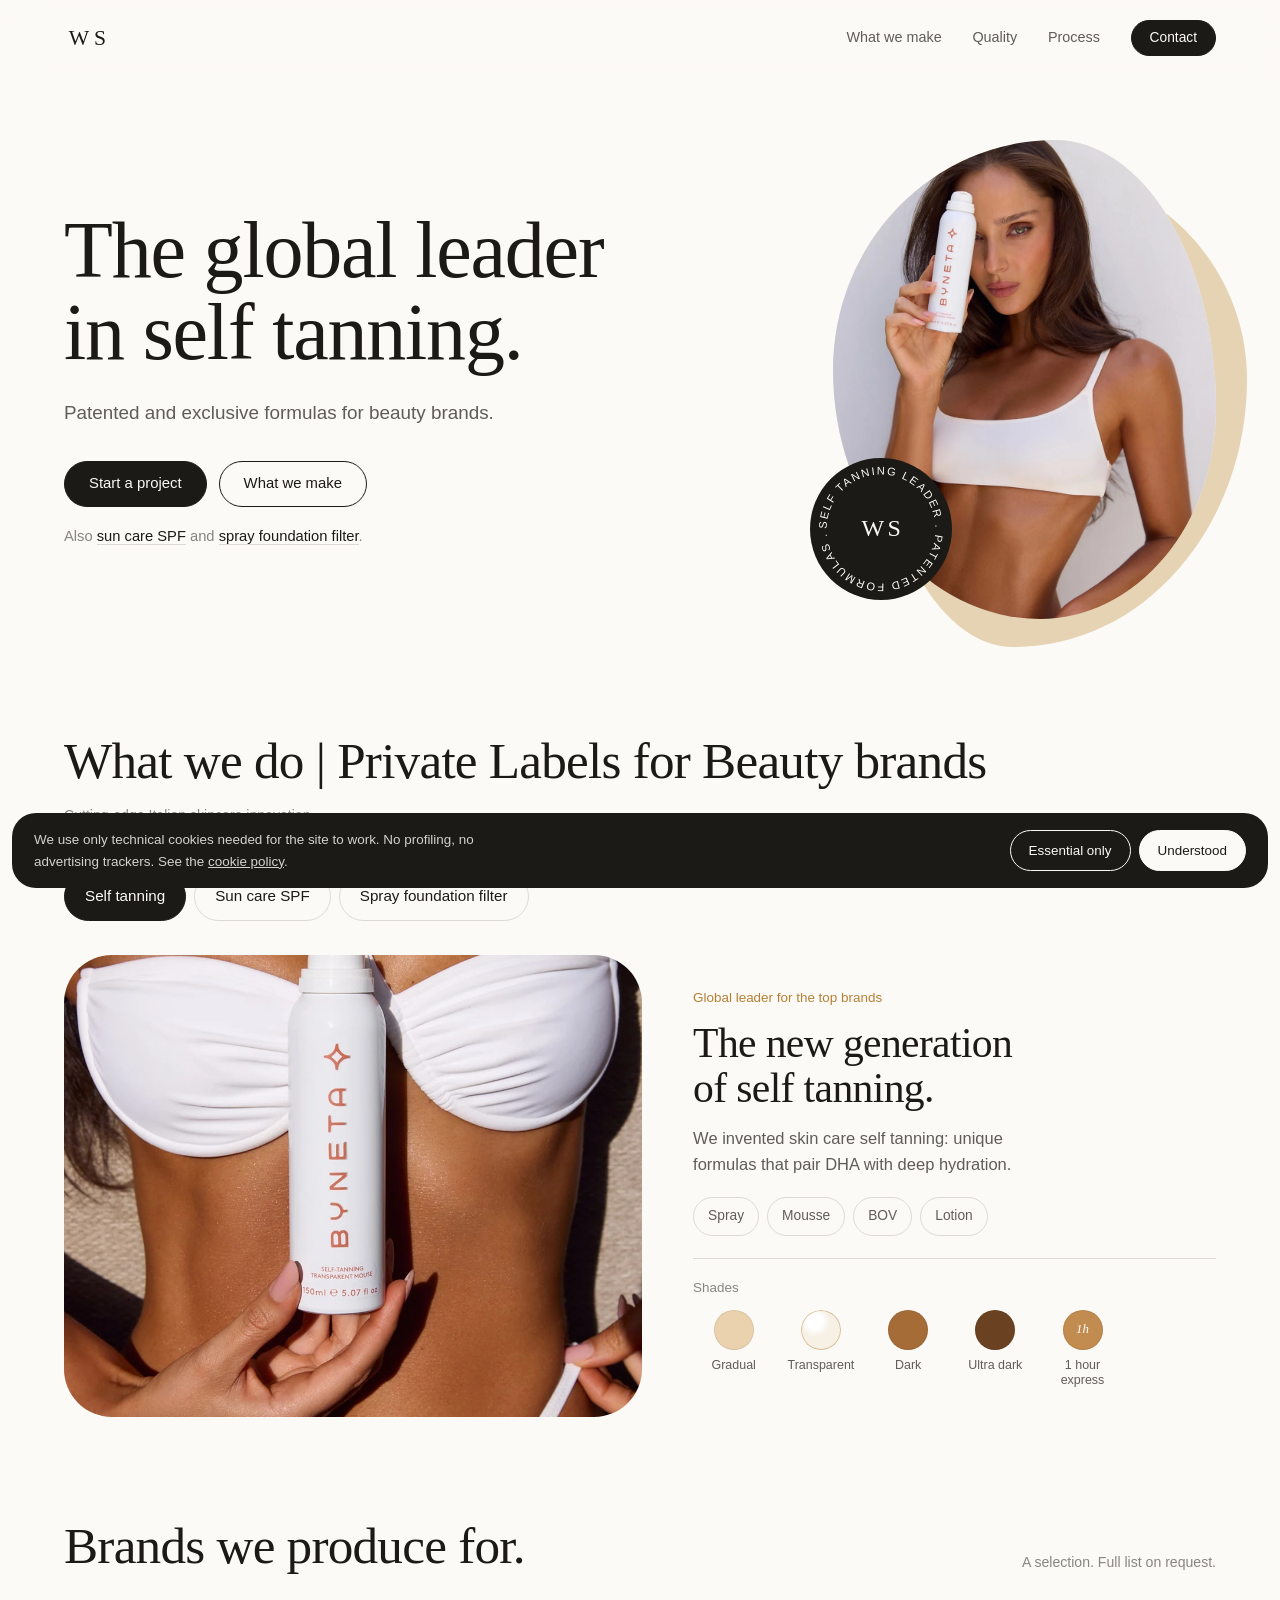
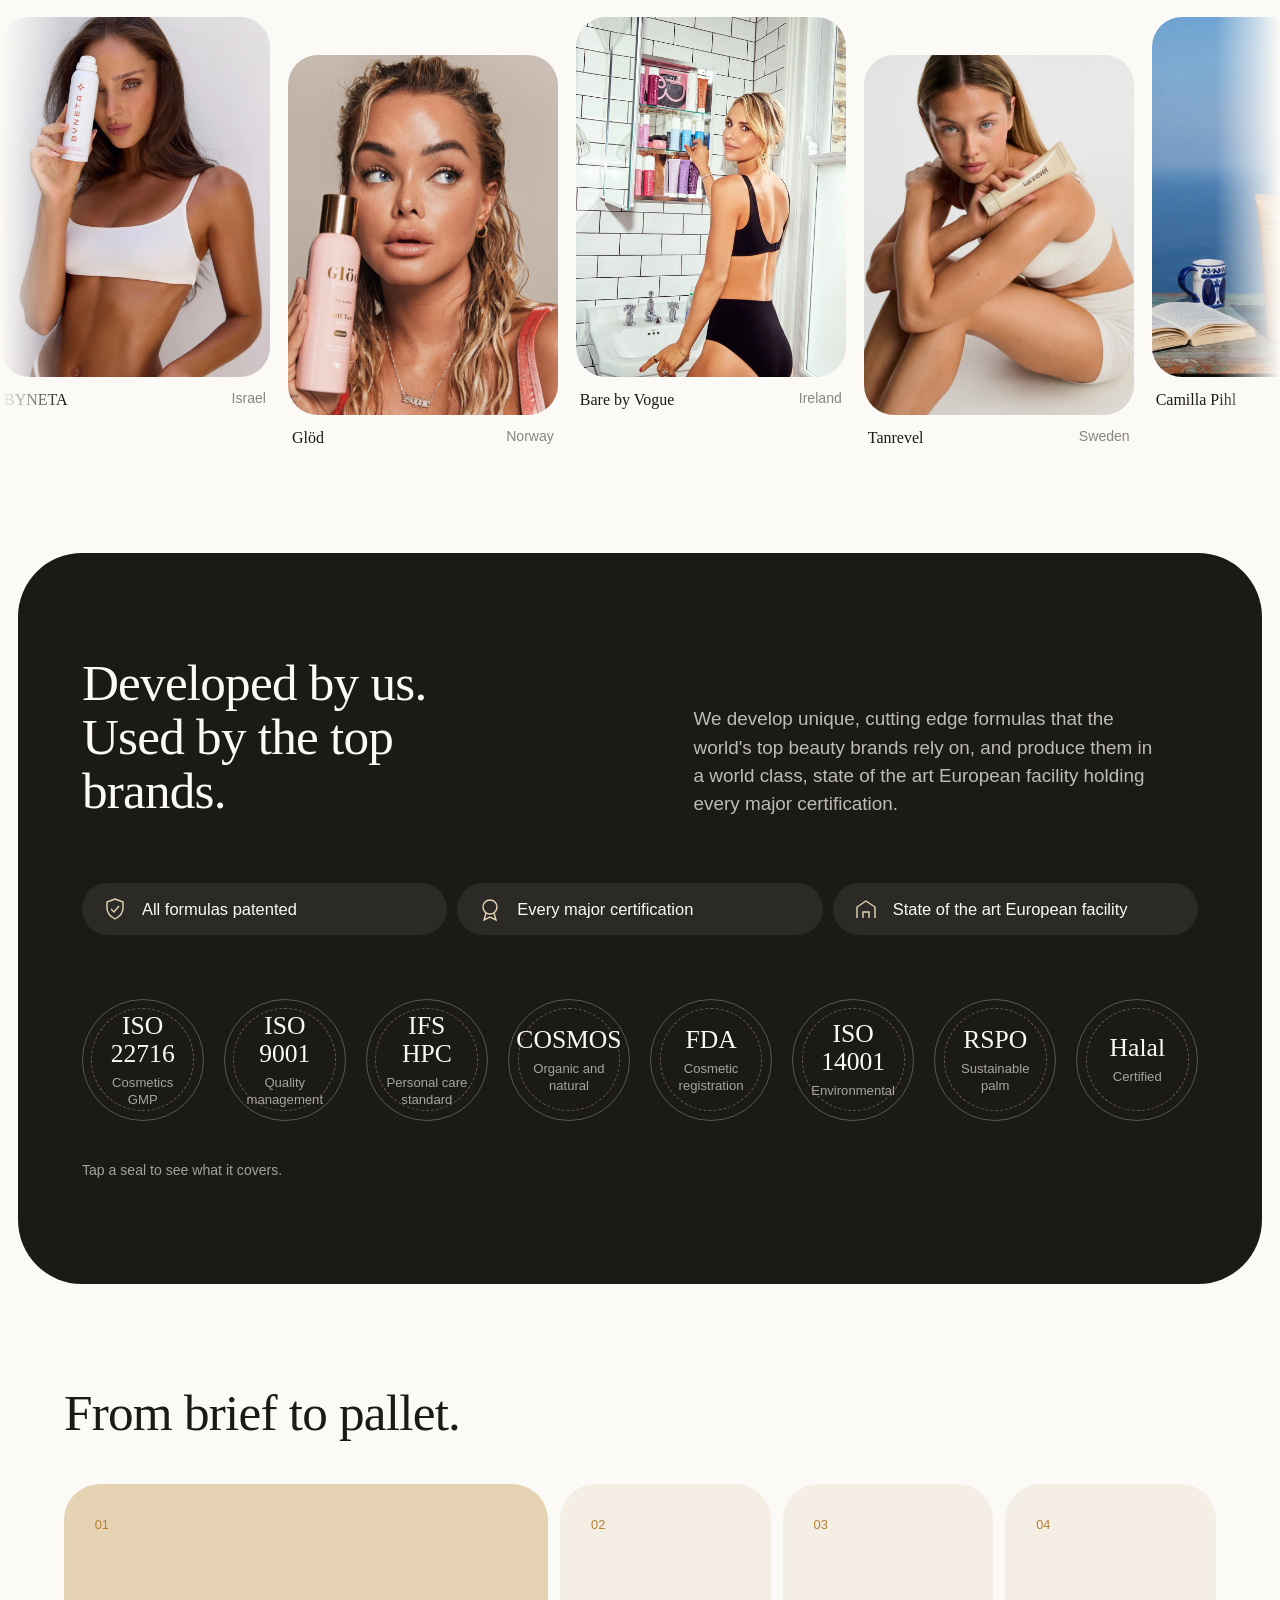
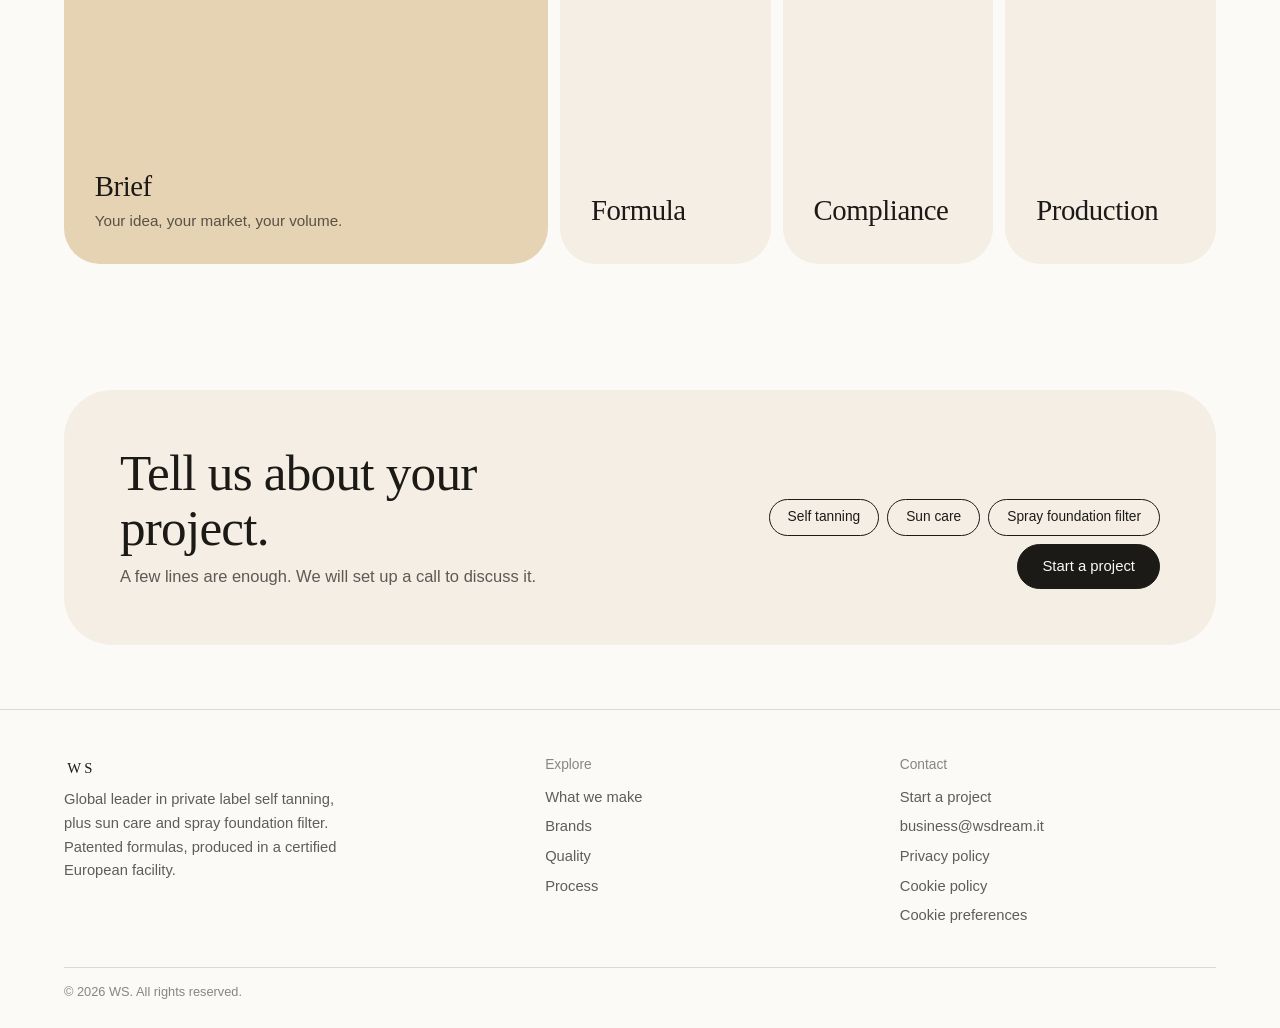
==== commit 5f2c354a: "Update index.html" ====
--- a/index.html
+++ b/index.html
@@ -324,7 +324,7 @@
       <p class="also">Also <a href="#make" data-tab="t2">sun care SPF</a> and <a href="#make" data-tab="t3">spray foundation filter</a>.</p>
     </div>
     <div class="stage">
-      <div class="blob"><img src="byneta-editorial.webp" alt="Self tanning line created and produced by WS" width="1920" height="2952"></div>
+      <div class="blob"><img src="images/byneta-model.webp" alt="Self tanning line created and produced by WS" width="1920" height="2952"></div>
       <div class="seal" aria-hidden="true">
         <svg viewBox="0 0 120 120"><defs><path id="circ" d="M60,60 m-46,0 a46,46 0 1,1 92,0 a46,46 0 1,1 -92,0"/></defs>
           <text><textPath href="#circ" textLength="286" lengthAdjust="spacing">SELF TANNING LEADER . PATENTED FORMULAS . </textPath></text></svg>
@@ -337,7 +337,7 @@
 <section class="sec" id="make" style="padding-top:clamp(20px,3vw,40px)">
   <div class="shell">
     <div class="sec-hd">
-      <h2 class="d2">WHat we do | Private Labels for Beauty brands</h2>
+      <h2 class="d2">What we do | Private Labels for Beauty brands</h2>
       <p class="small">Cutting-edge Italian skincare innovation.</p>
     </div>
 
@@ -368,7 +368,7 @@
     </div>
 
     <div class="panel" role="tabpanel" id="p2" aria-labelledby="t2" hidden>
-      <div class="vis"><img src="images/hero-spray.webp" alt="Sun kissed skin under a clear sky" loading="lazy" style="object-position:50% 30%"></div>
+      <div class="vis"><img src="images/tanrevel-lotion-model.webp" alt="Sun kissed skin under a clear sky" loading="lazy" style="object-position:50% 30%"></div>
       <div>
         <h3>Protection people want to reapply.</h3>
         <p>Natural, non sticky, effective formulas. Transparent and hydrating.</p>
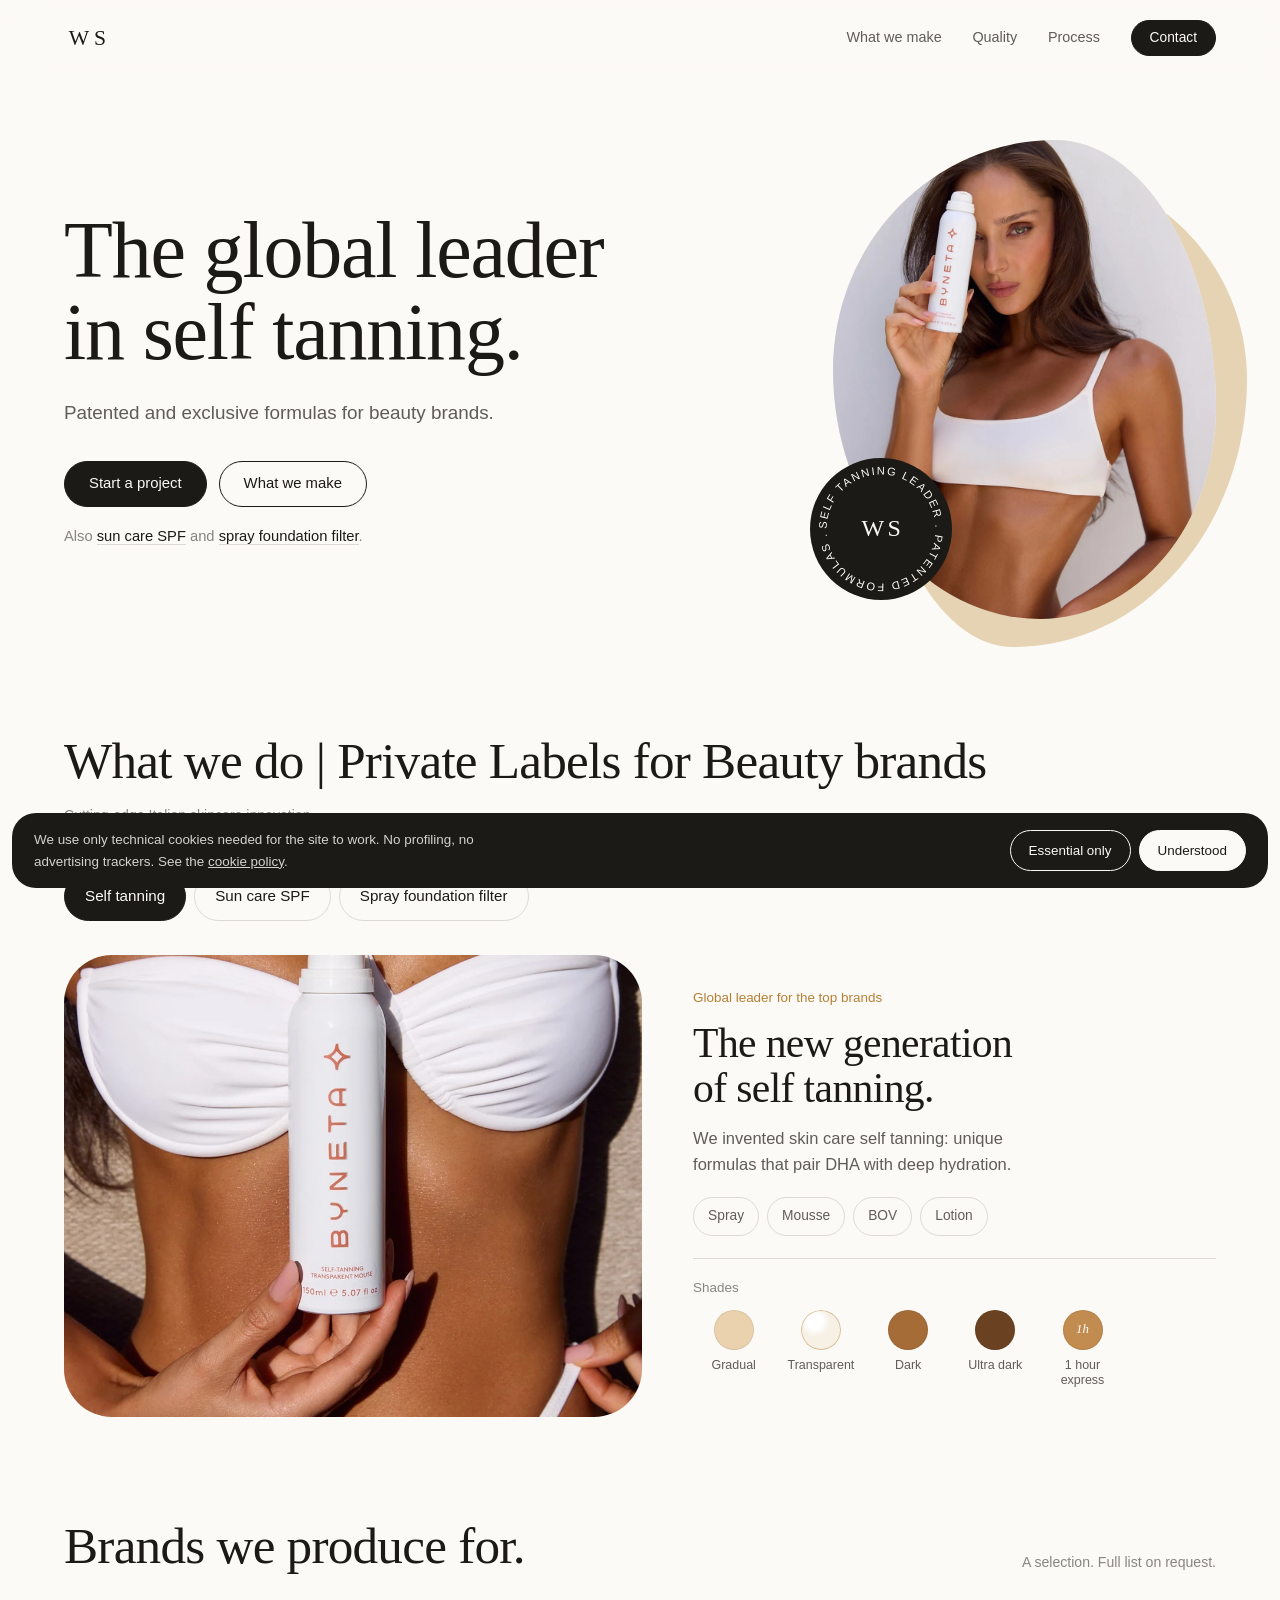
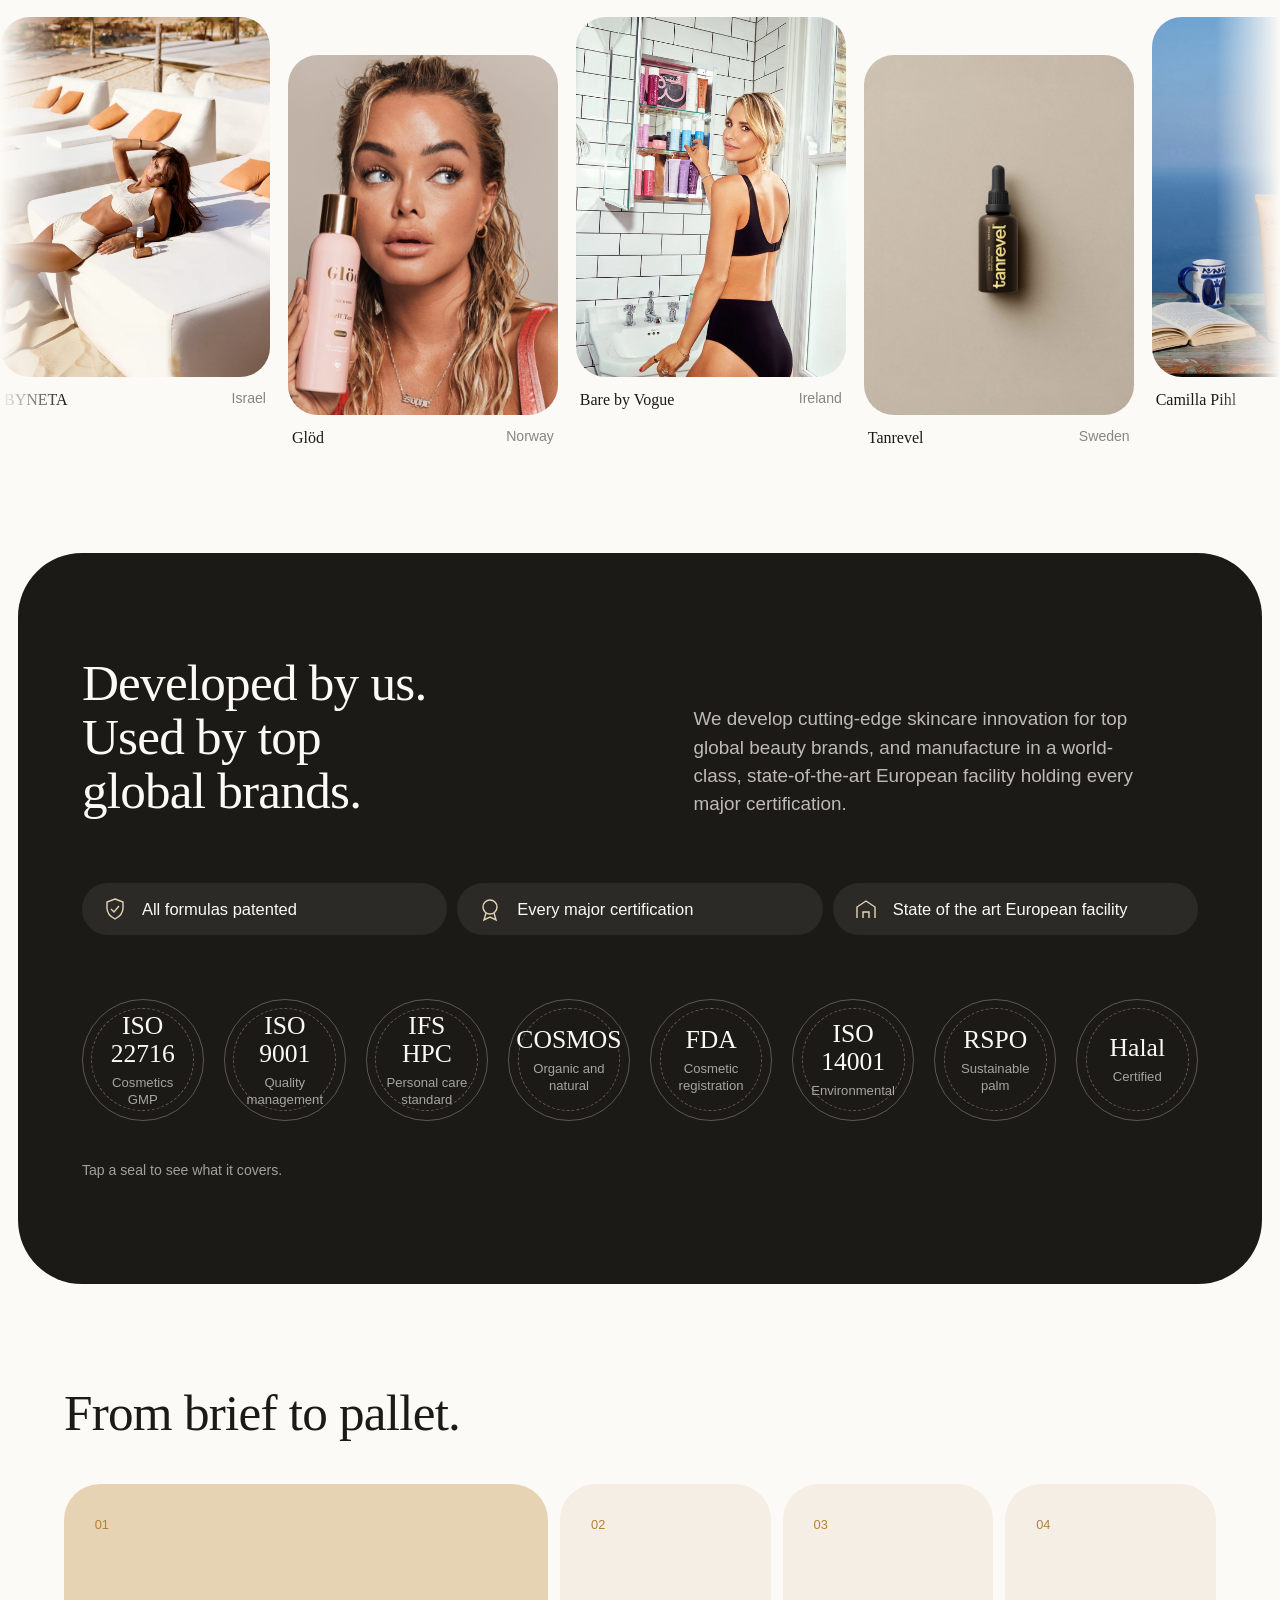
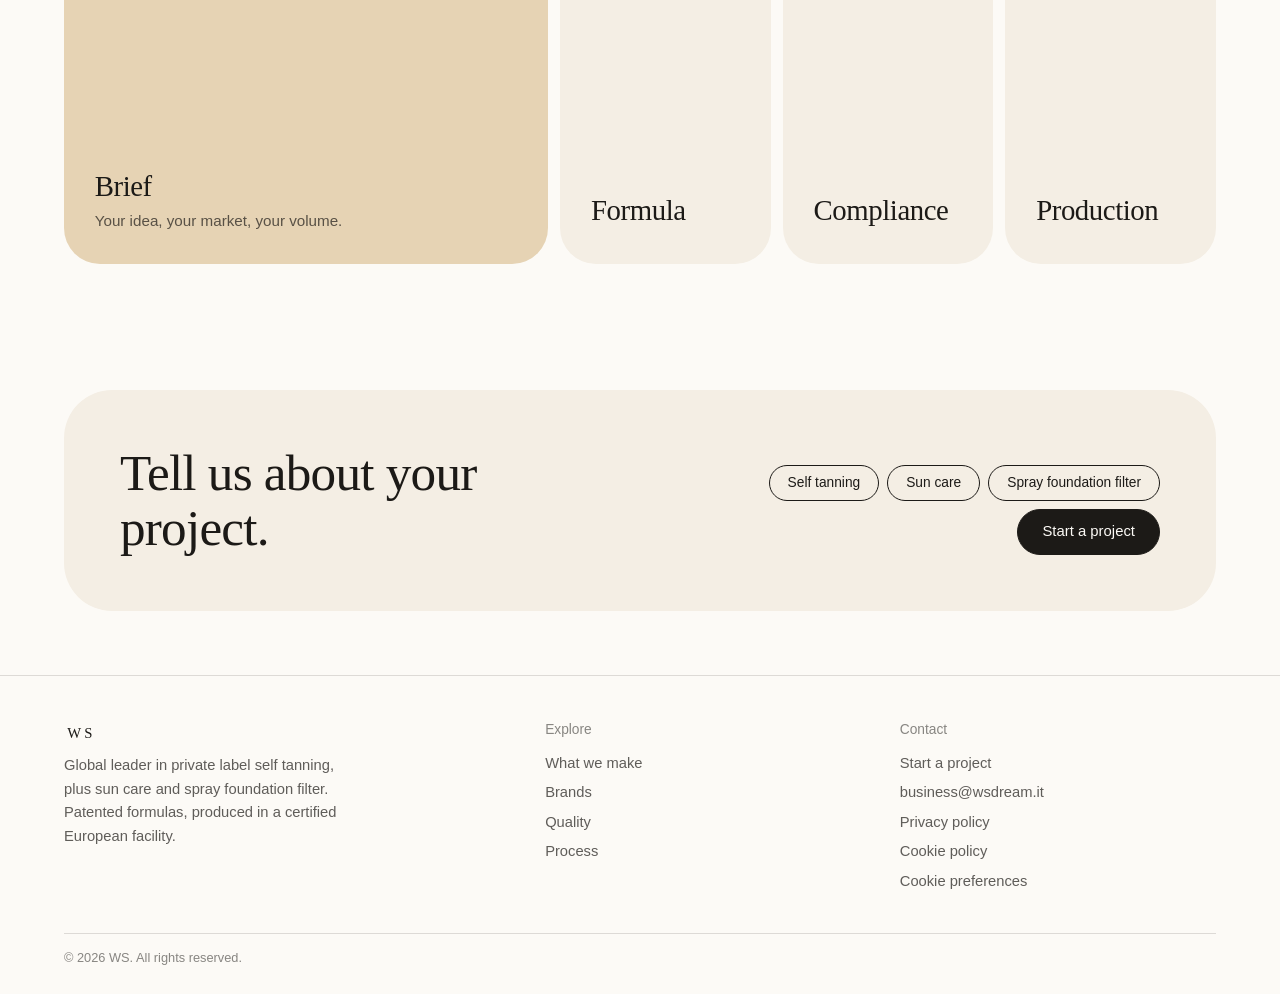
==== commit 27c3d7a0: "Update index.html" ====
--- a/index.html
+++ b/index.html
@@ -378,7 +378,7 @@
 
     <div class="panel" role="tabpanel" id="p3" aria-labelledby="t3" hidden>
       <div class="vis">
-        <img src="images/tanrevel-spray-model.webp" alt="Spray foundation filter applied as a fine mist" loading="lazy" style="object-position:50% 25%">
+        <img src="images/tann.webp" alt="Spray foundation filter applied as a fine mist" loading="lazy" style="object-position:50% 25%">
         <div class="pat" role="img" aria-label="Patented formula">
           <svg viewBox="0 0 120 120" aria-hidden="true"><defs><path id="circ2" d="M60,60 m-44,0 a44,44 0 1,1 88,0 a44,44 0 1,1 -88,0"/></defs>
             <text><textPath href="#circ2" textLength="274" lengthAdjust="spacing">PATENTED FORMULA . PATENTED FORMULA . </textPath></text></svg>
@@ -416,15 +416,15 @@
   </div>
   <div class="marq">
     <div class="track">
-      <article class="cc"><div class="ph"><img src="images/byneta-model.webp" alt="BYNETA" loading="lazy"></div><div class="cap"><b>BYNETA</b><span>Israel</span></div></article>
+      <article class="cc"><div class="ph"><img src="images/byneta-editorial.webp" alt="BYNETA" loading="lazy"></div><div class="cap"><b>BYNETA</b><span>Israel</span></div></article>
       <article class="cc"><div class="ph"><img src="images/glod-spray-medium.webp" alt="Glöd" loading="lazy"></div><div class="cap"><b>Glöd</b><span>Norway</span></div></article>
       <article class="cc"><div class="ph"><img src="images/bare-vogue.webp" alt="Bare by Vogue" loading="lazy"></div><div class="cap"><b>Bare by Vogue</b><span>Ireland</span></div></article>
-      <article class="cc"><div class="ph"><img src="images/tanrevel-lotion-model.webp" alt="Tanrevel" loading="lazy"></div><div class="cap"><b>Tanrevel</b><span>Sweden</span></div></article>
+      <article class="cc"><div class="ph"><img src="images/tann.webp" alt="Tanrevel" loading="lazy"></div><div class="cap"><b>Tanrevel</b><span>Sweden</span></div></article>
       <article class="cc"><div class="ph"><img src="images/camilla-lotion-sea.webp" alt="Camilla Pihl" loading="lazy"></div><div class="cap"><b>Camilla Pihl</b><span>Norway</span></div></article>
-      <article class="cc"><div class="ph"><img src="images/glod-mousse-emerald.webp" alt="Glöd" loading="lazy"></div><div class="cap"><b>Glöd</b><span>Norway</span></div></article>
-      <article class="cc"><div class="ph"><img src="images/byneta-mousse-clear.webp" alt="BYNETA" loading="lazy"></div><div class="cap"><b>BYNETA</b><span>Israel</span></div></article>
-      <article class="cc"><div class="ph"><img src="images/tanrevel-duo.webp" alt="Tanrevel" loading="lazy"></div><div class="cap"><b>Tanrevel</b><span>Sweden</span></div></article>
-      <article class="cc"><div class="ph"><img src="images/bare-models.webp" alt="Bare by Vogue" loading="lazy"></div><div class="cap"><b>Bare by Vogue</b><span>Ireland</span></div></article>
+      <article class="cc"><div class="ph"><img src="images/glod-spray-dark.jpg" alt="Glöd" loading="lazy"></div><div class="cap"><b>Glöd</b><span>Norway</span></div></article>
+      <article class="cc"><div class="ph"><img src="images/byneta-mousse-extradark.webp" alt="BYNETA" loading="lazy"></div><div class="cap"><b>BYNETA</b><span>Israel</span></div></article>
+      <article class="cc"><div class="ph"><img src="images/tanrevel-mousse-mitt.webp" alt="Tanrevel" loading="lazy"></div><div class="cap"><b>Tanrevel</b><span>Sweden</span></div></article>
+      <article class="cc"><div class="ph"><img src="images/bare-new-product.webp" alt="Bare by Vogue" loading="lazy"></div><div class="cap"><b>Bare by Vogue</b><span>Ireland</span></div></article>
       <article class="cc"><div class="ph"><img src="images/glod-spray-satin.webp" alt="Glöd" loading="lazy"></div><div class="cap"><b>Glöd</b><span>Norway</span></div></article>
       <article class="cc"><div class="ph"><img src="images/camilla-lotion-beach.webp" alt="Camilla Pihl" loading="lazy"></div><div class="cap"><b>Camilla Pihl</b><span>Norway</span></div></article>
       <article class="cc"><div class="ph"><img src="images/tanrevel-nightmask.webp" alt="Tanrevel" loading="lazy"></div><div class="cap"><b>Tanrevel</b><span>Sweden</span></div></article>
@@ -447,8 +447,8 @@
 <section class="sec q" id="quality">
   <div class="shell">
     <div class="top">
-      <h2 class="d2">Developed by us. Used by the top brands.</h2>
-      <p class="lede">We develop unique, cutting edge formulas that the world's top beauty brands rely on, and produce them in a world class, state of the art European facility holding every major certification.</p>
+      <h2 class="d2">Developed by us. Used by top global brands.</h2>
+      <p class="lede">We develop cutting-edge skincare innovation for top global beauty brands, and manufacture in a world-class, state-of-the-art European facility holding every major certification.</p>
     </div>
 
     <ul class="facts">
@@ -509,7 +509,6 @@
     <div class="card">
       <div>
         <h2 class="d2">Tell us about your project.</h2>
-        <p>A few lines are enough. We will set up a call to discuss it.</p>
       </div>
       <div class="acts">
         <a class="pill pill-sm" href="contact.html?topic=self-tanning">Self tanning</a>
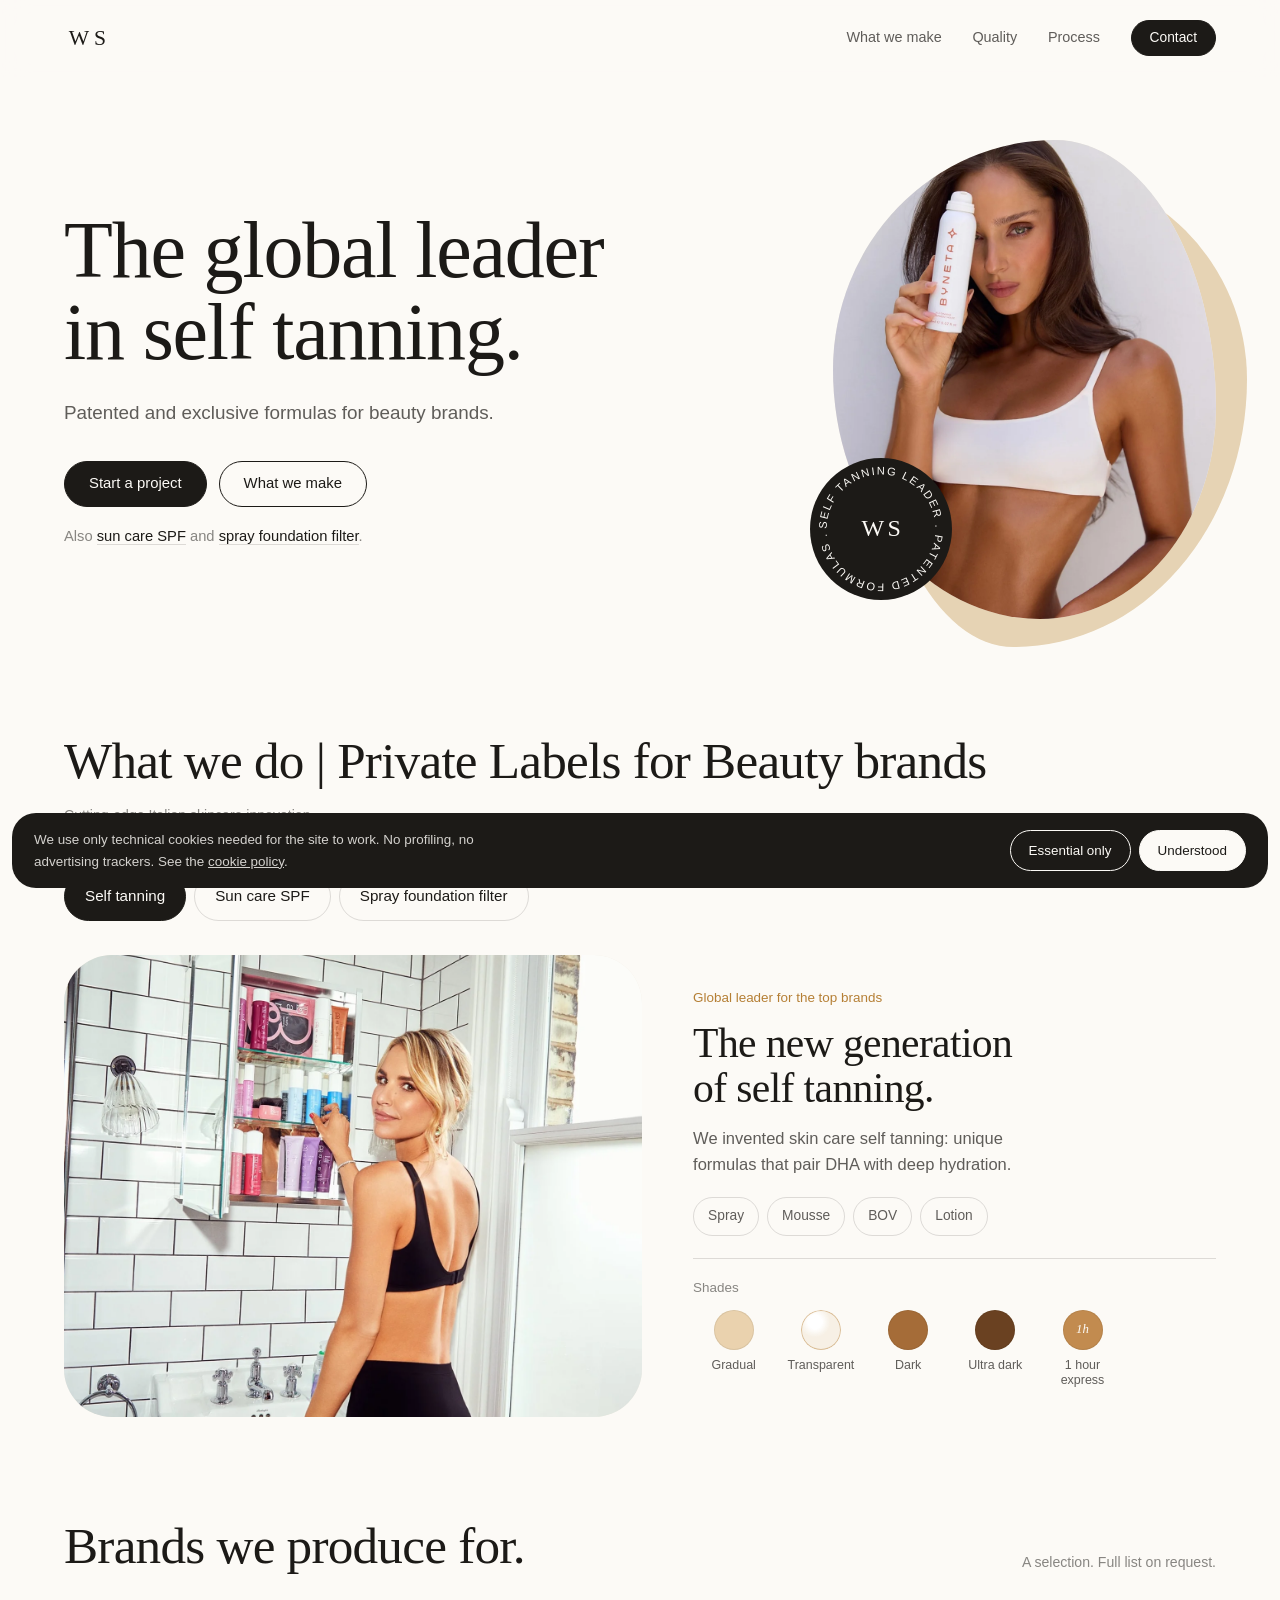
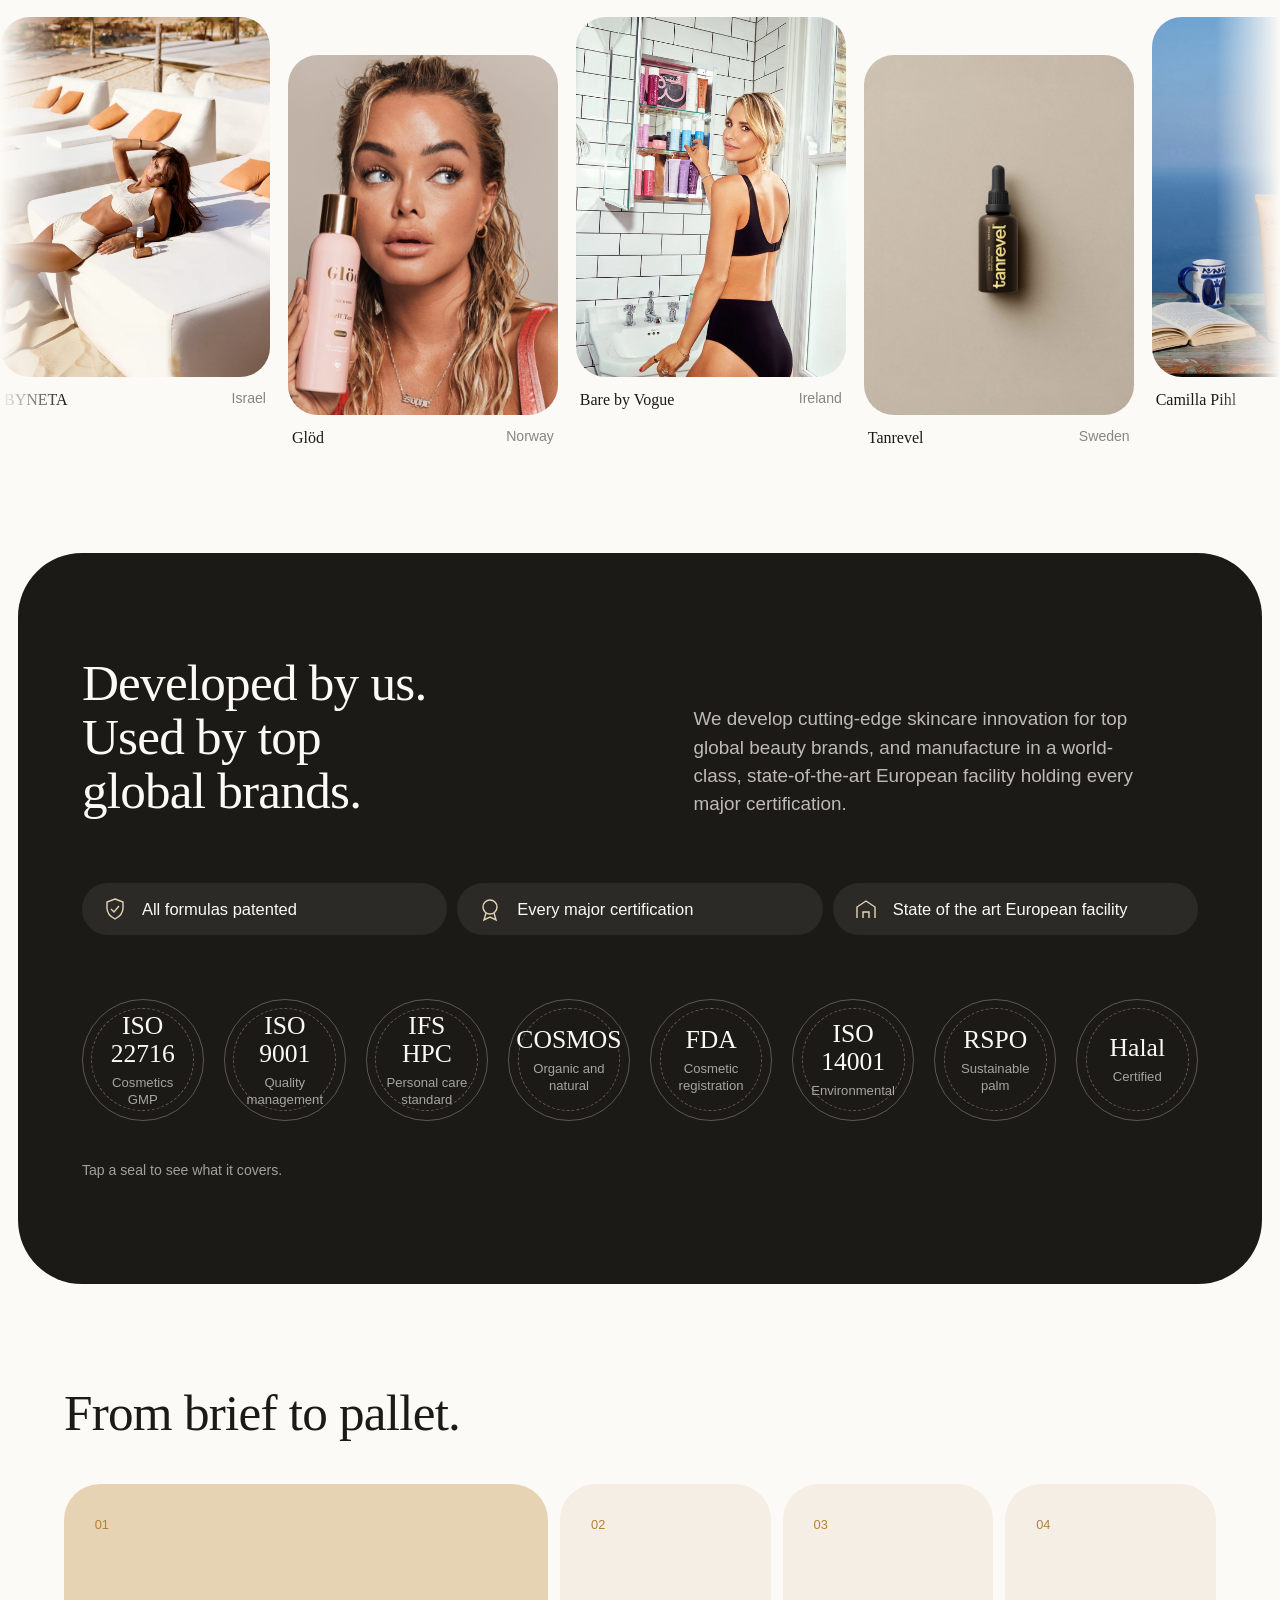
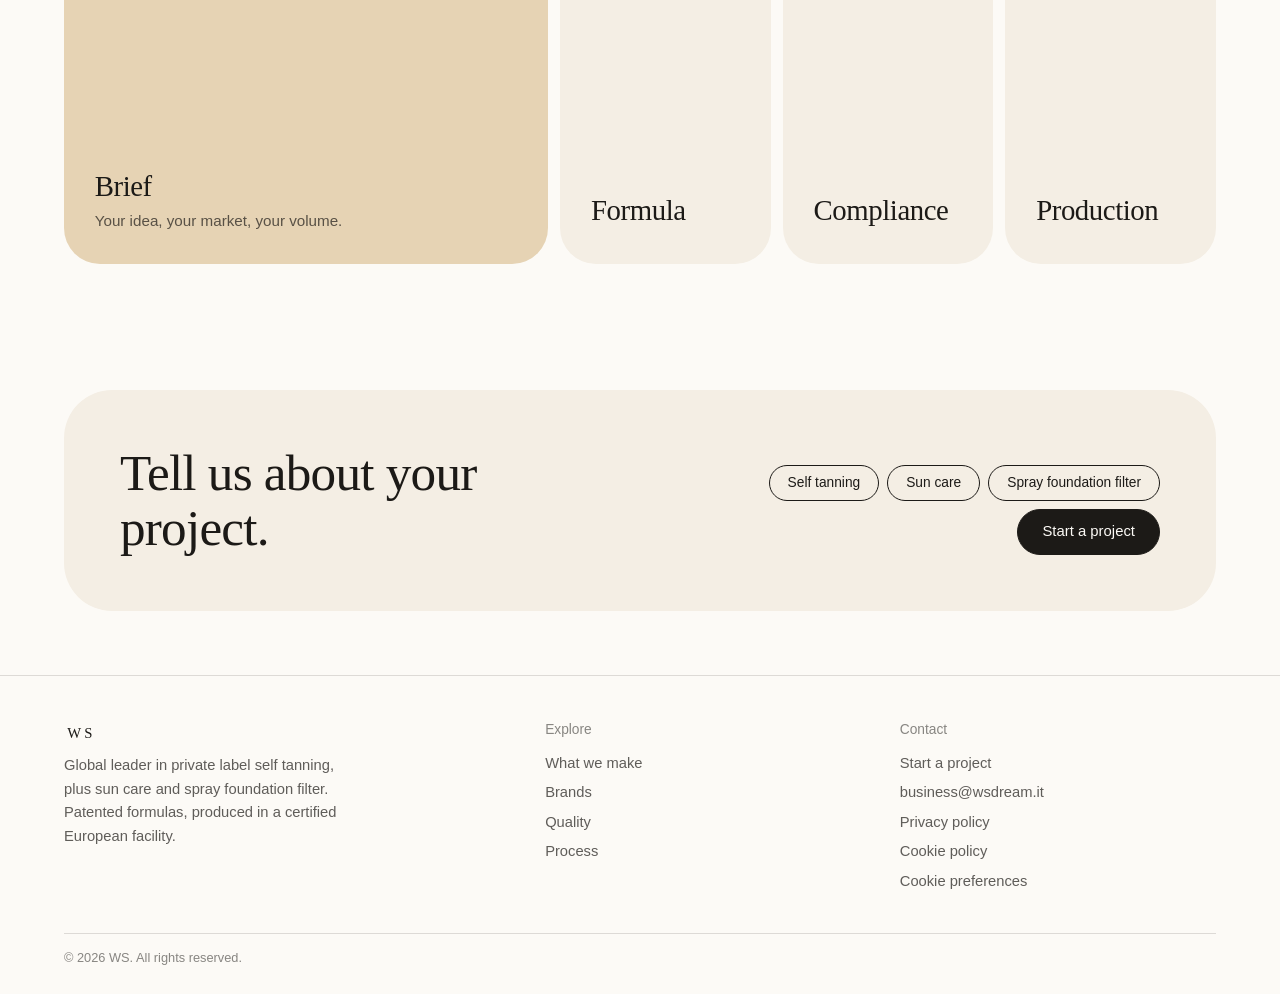
==== commit 95e708af: "Update index.html" ====
--- a/index.html
+++ b/index.html
@@ -348,7 +348,7 @@
     </div>
 
     <div class="panel" role="tabpanel" id="p1" aria-labelledby="t1">
-      <div class="vis"><img src="images/byneta-mousse-body.webp" alt="Self tanning mousse produced by WS" loading="lazy"></div>
+      <div class="vis"><img src="images/bare-vogue.webp" alt="Self tanning mousse produced by WS" loading="lazy"></div>
       <div>
         <span class="lead-tag">Global leader for the top brands</span>
         <h3>The new generation of self tanning.</h3>
@@ -378,7 +378,7 @@
 
     <div class="panel" role="tabpanel" id="p3" aria-labelledby="t3" hidden>
       <div class="vis">
-        <img src="images/tann.webp" alt="Spray foundation filter applied as a fine mist" loading="lazy" style="object-position:50% 25%">
+        <img src="images/tanrevel-spray-model.webp" alt="Spray foundation filter applied as a fine mist" loading="lazy" style="object-position:50% 25%">
         <div class="pat" role="img" aria-label="Patented formula">
           <svg viewBox="0 0 120 120" aria-hidden="true"><defs><path id="circ2" d="M60,60 m-44,0 a44,44 0 1,1 88,0 a44,44 0 1,1 -88,0"/></defs>
             <text><textPath href="#circ2" textLength="274" lengthAdjust="spacing">PATENTED FORMULA . PATENTED FORMULA . </textPath></text></svg>
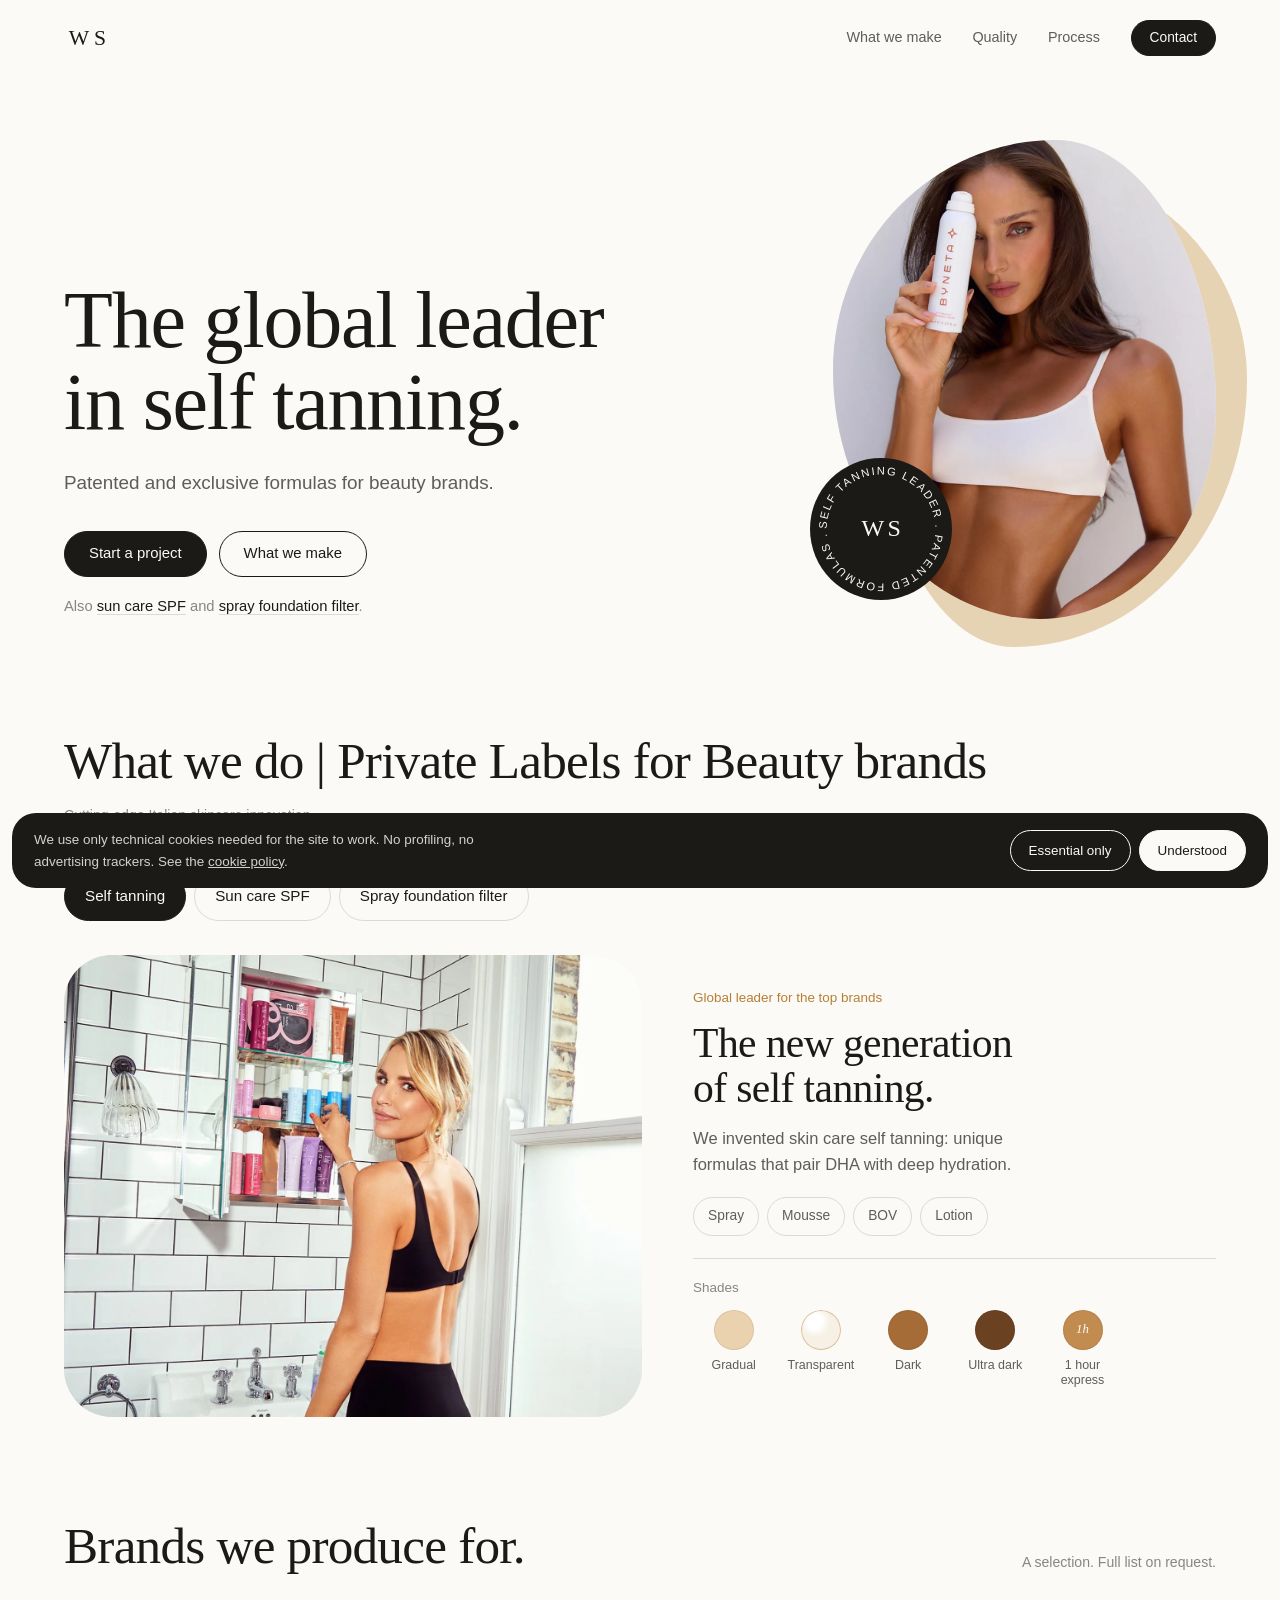
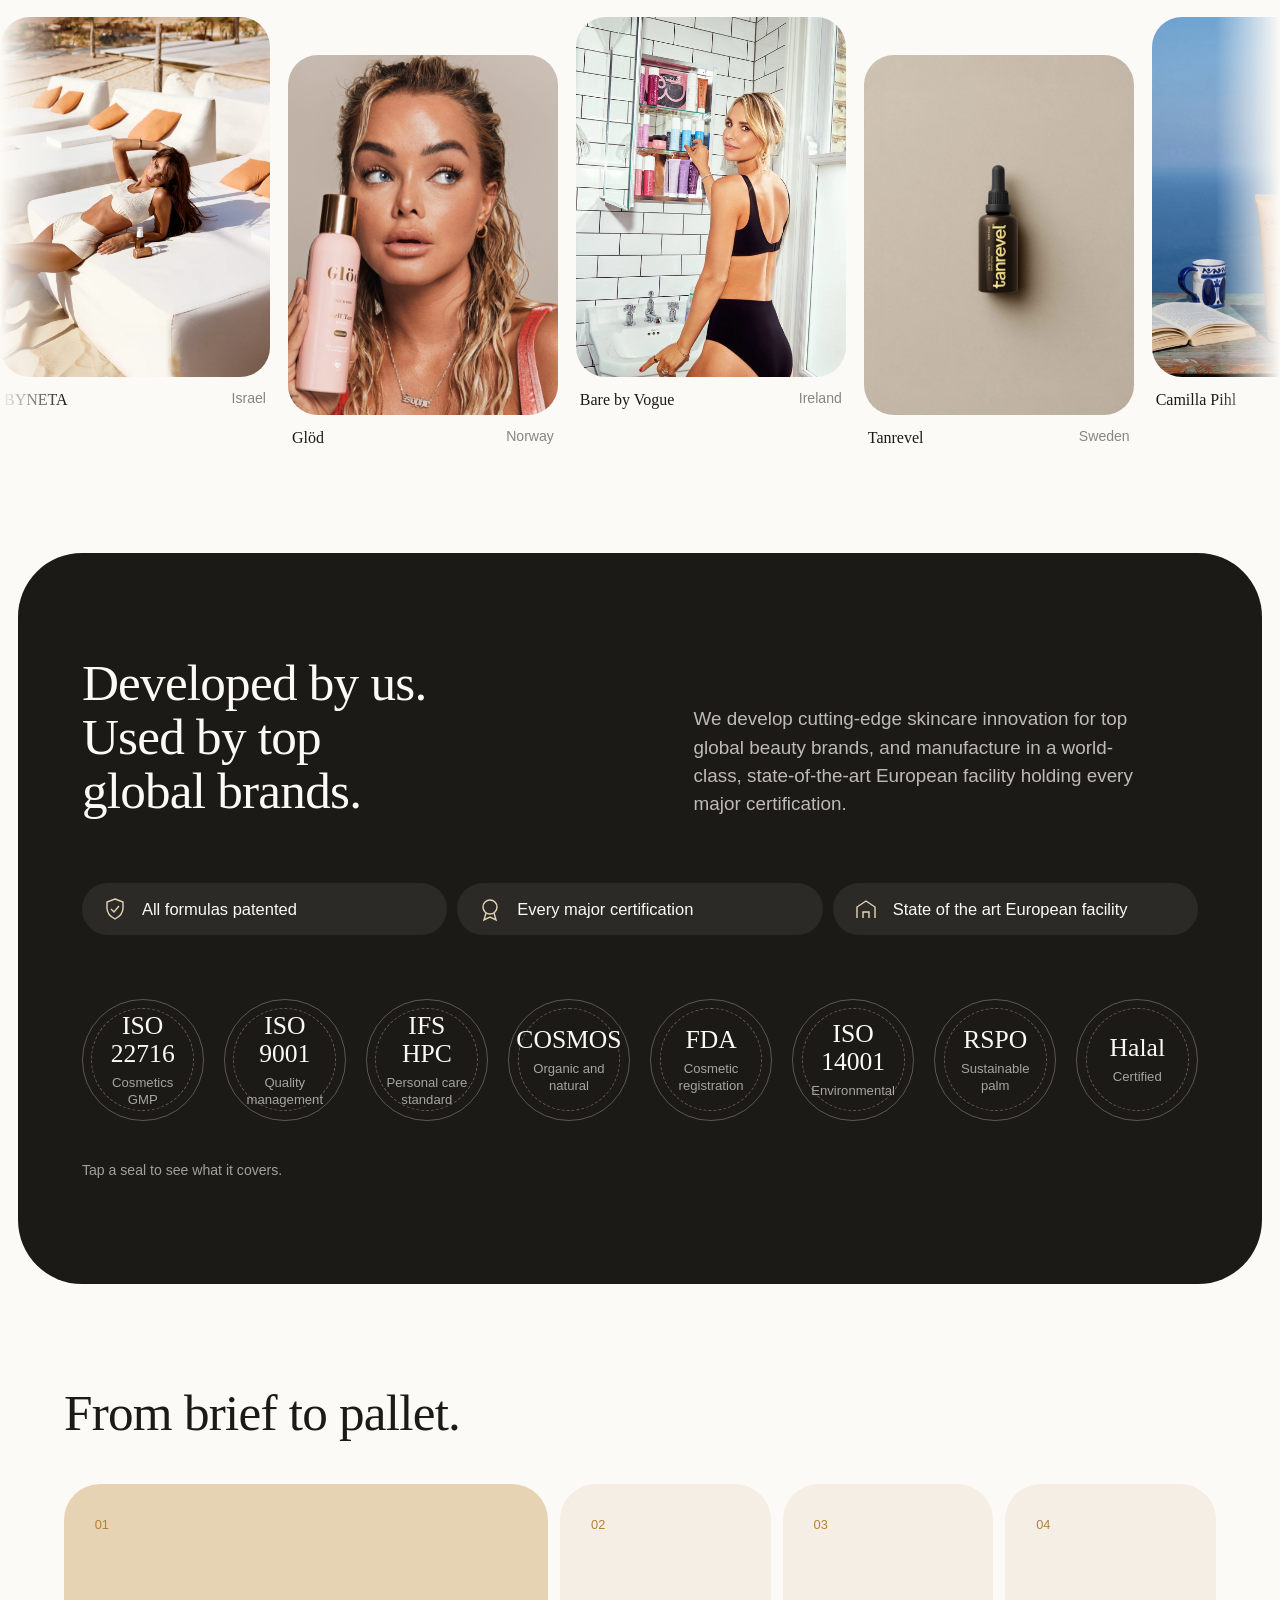
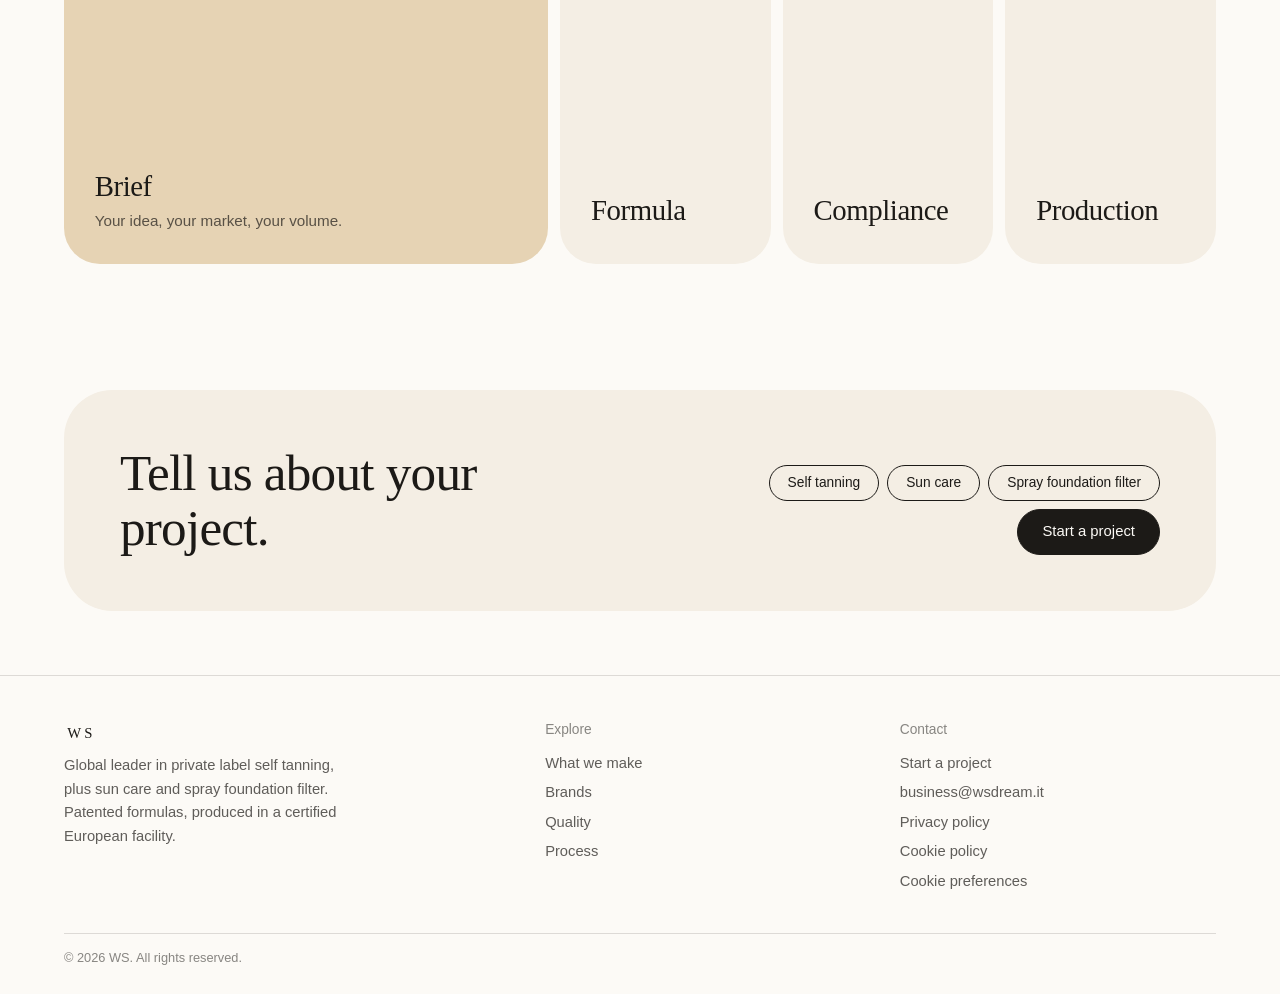
==== commit 72edbf23: "Update index.html" ====
--- a/index.html
+++ b/index.html
@@ -88,7 +88,7 @@
 
 /* ---------- apertura ---------- */
 .hero{position:relative;overflow:hidden;padding:clamp(28px,5vw,64px) 0 clamp(36px,6vw,84px)}
-.hero .in{display:grid;grid-template-columns:1fr;gap:clamp(34px,5vw,72px);align-items:center}
+.hero .in{display:grid;grid-template-columns:1fr;gap:clamp(34px,5vw,72px);align-items:flex-end}
 .hero h1 .ln{display:block}
 .rot{display:block;position:relative;height:1.14em;overflow:hidden;margin:-.02em 0 -.1em}
 .rot span{position:absolute;left:0;top:0;white-space:nowrap;transform:translateY(110%);transition:transform .8s var(--ease)}
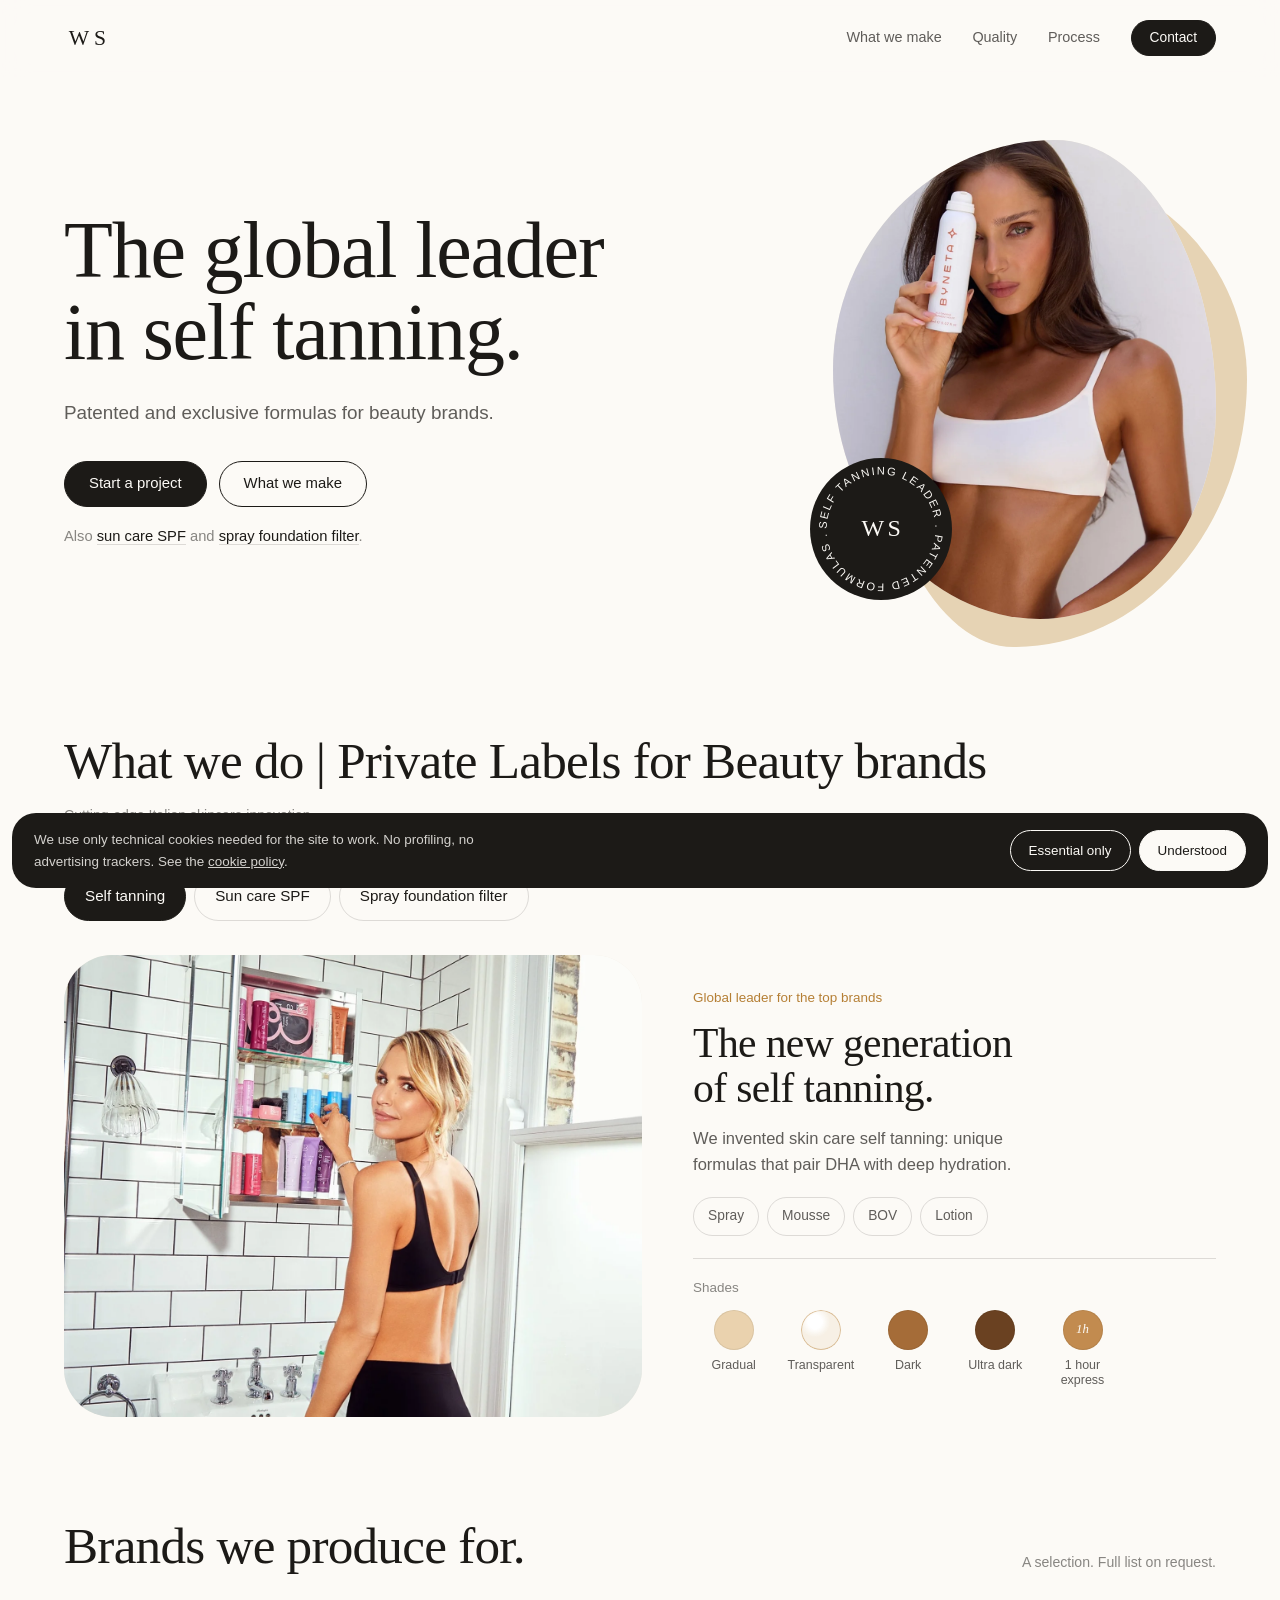
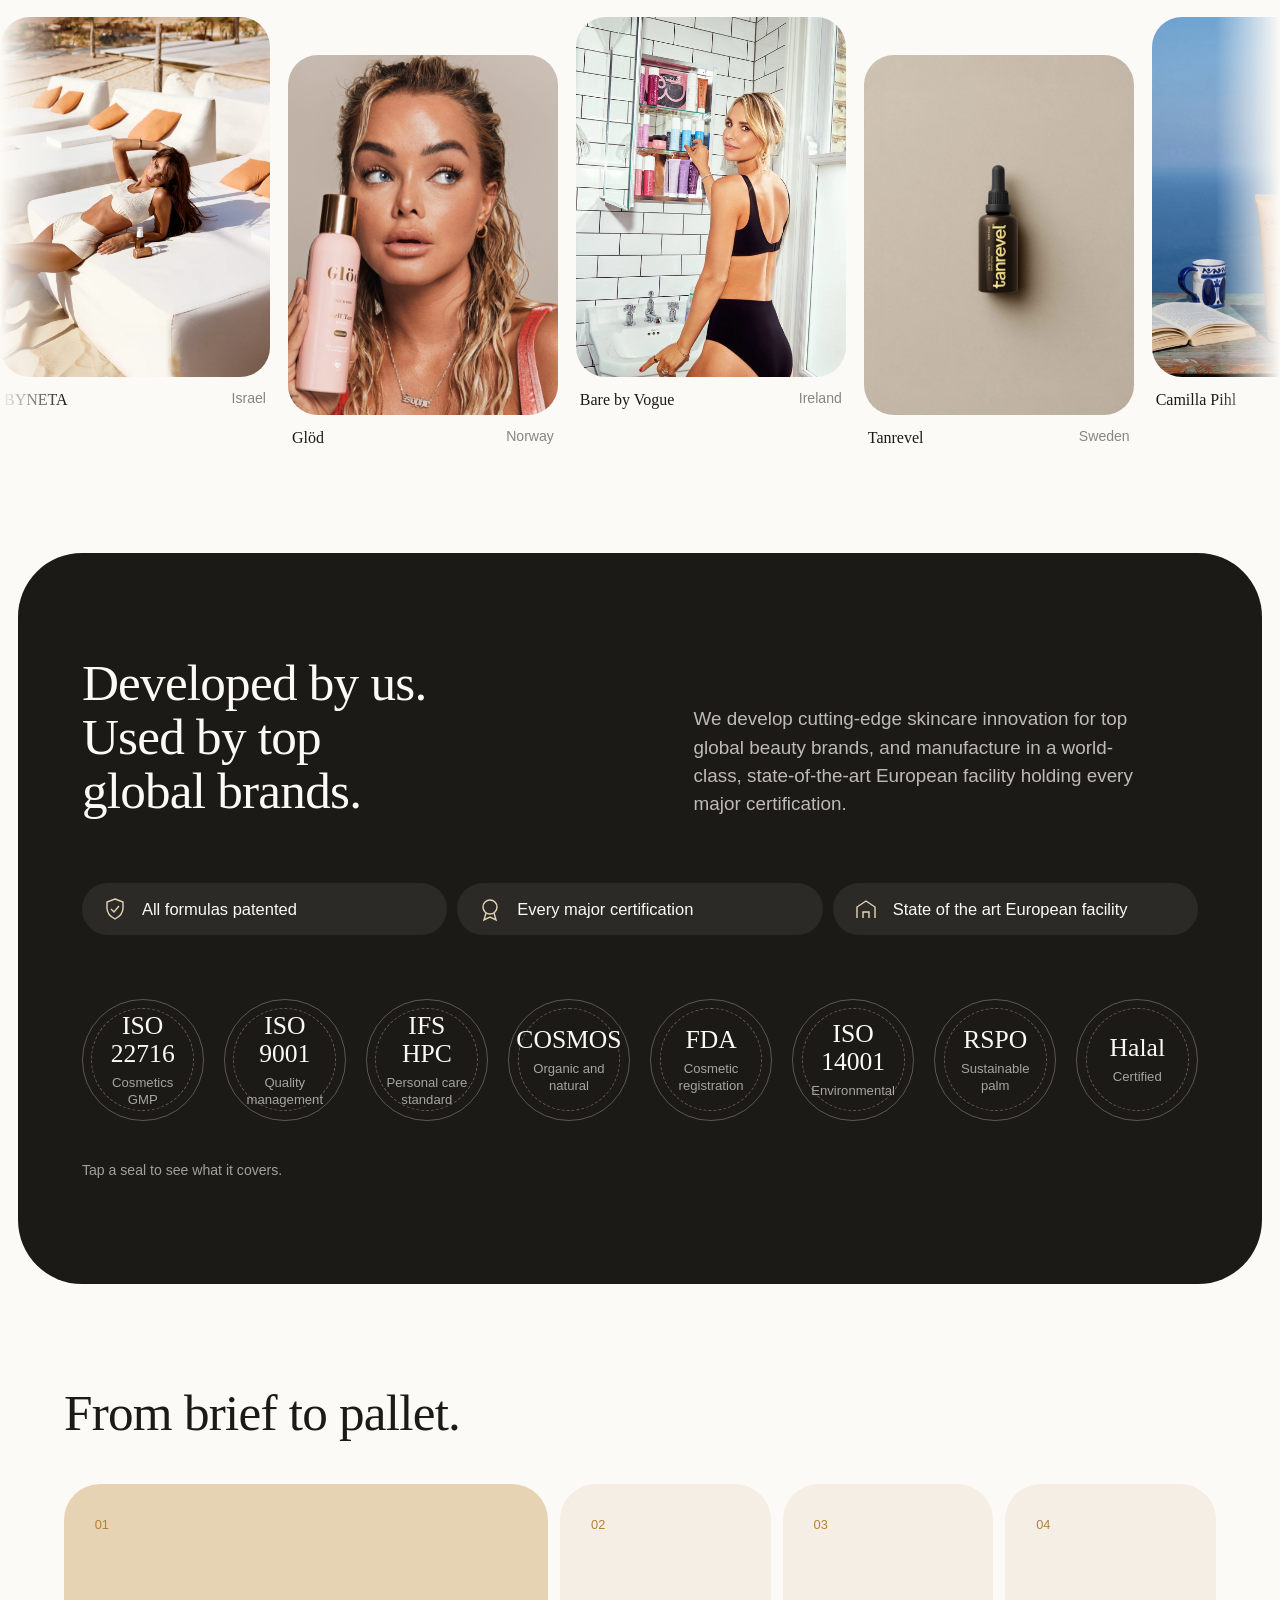
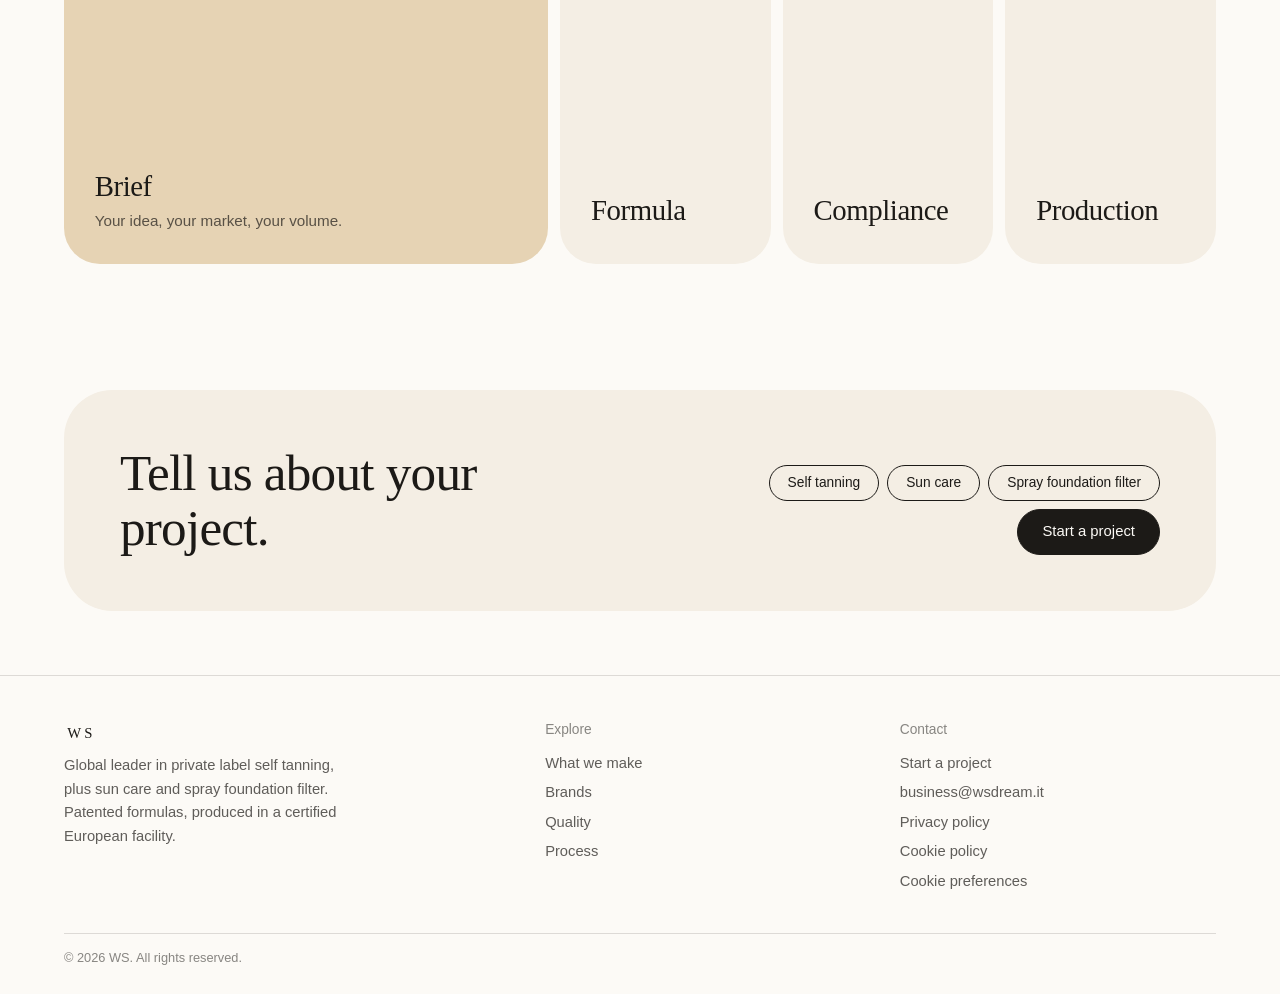
==== commit 532a3967: "Update index.html" ====
--- a/index.html
+++ b/index.html
@@ -88,7 +88,7 @@
 
 /* ---------- apertura ---------- */
 .hero{position:relative;overflow:hidden;padding:clamp(28px,5vw,64px) 0 clamp(36px,6vw,84px)}
-.hero .in{display:grid;grid-template-columns:1fr;gap:clamp(34px,5vw,72px);align-items:flex-end}
+.hero .in{display:grid;grid-template-columns:1fr;gap:clamp(34px,5vw,72px);align-items:center}
 .hero h1 .ln{display:block}
 .rot{display:block;position:relative;height:1.14em;overflow:hidden;margin:-.02em 0 -.1em}
 .rot span{position:absolute;left:0;top:0;white-space:nowrap;transform:translateY(110%);transition:transform .8s var(--ease)}
